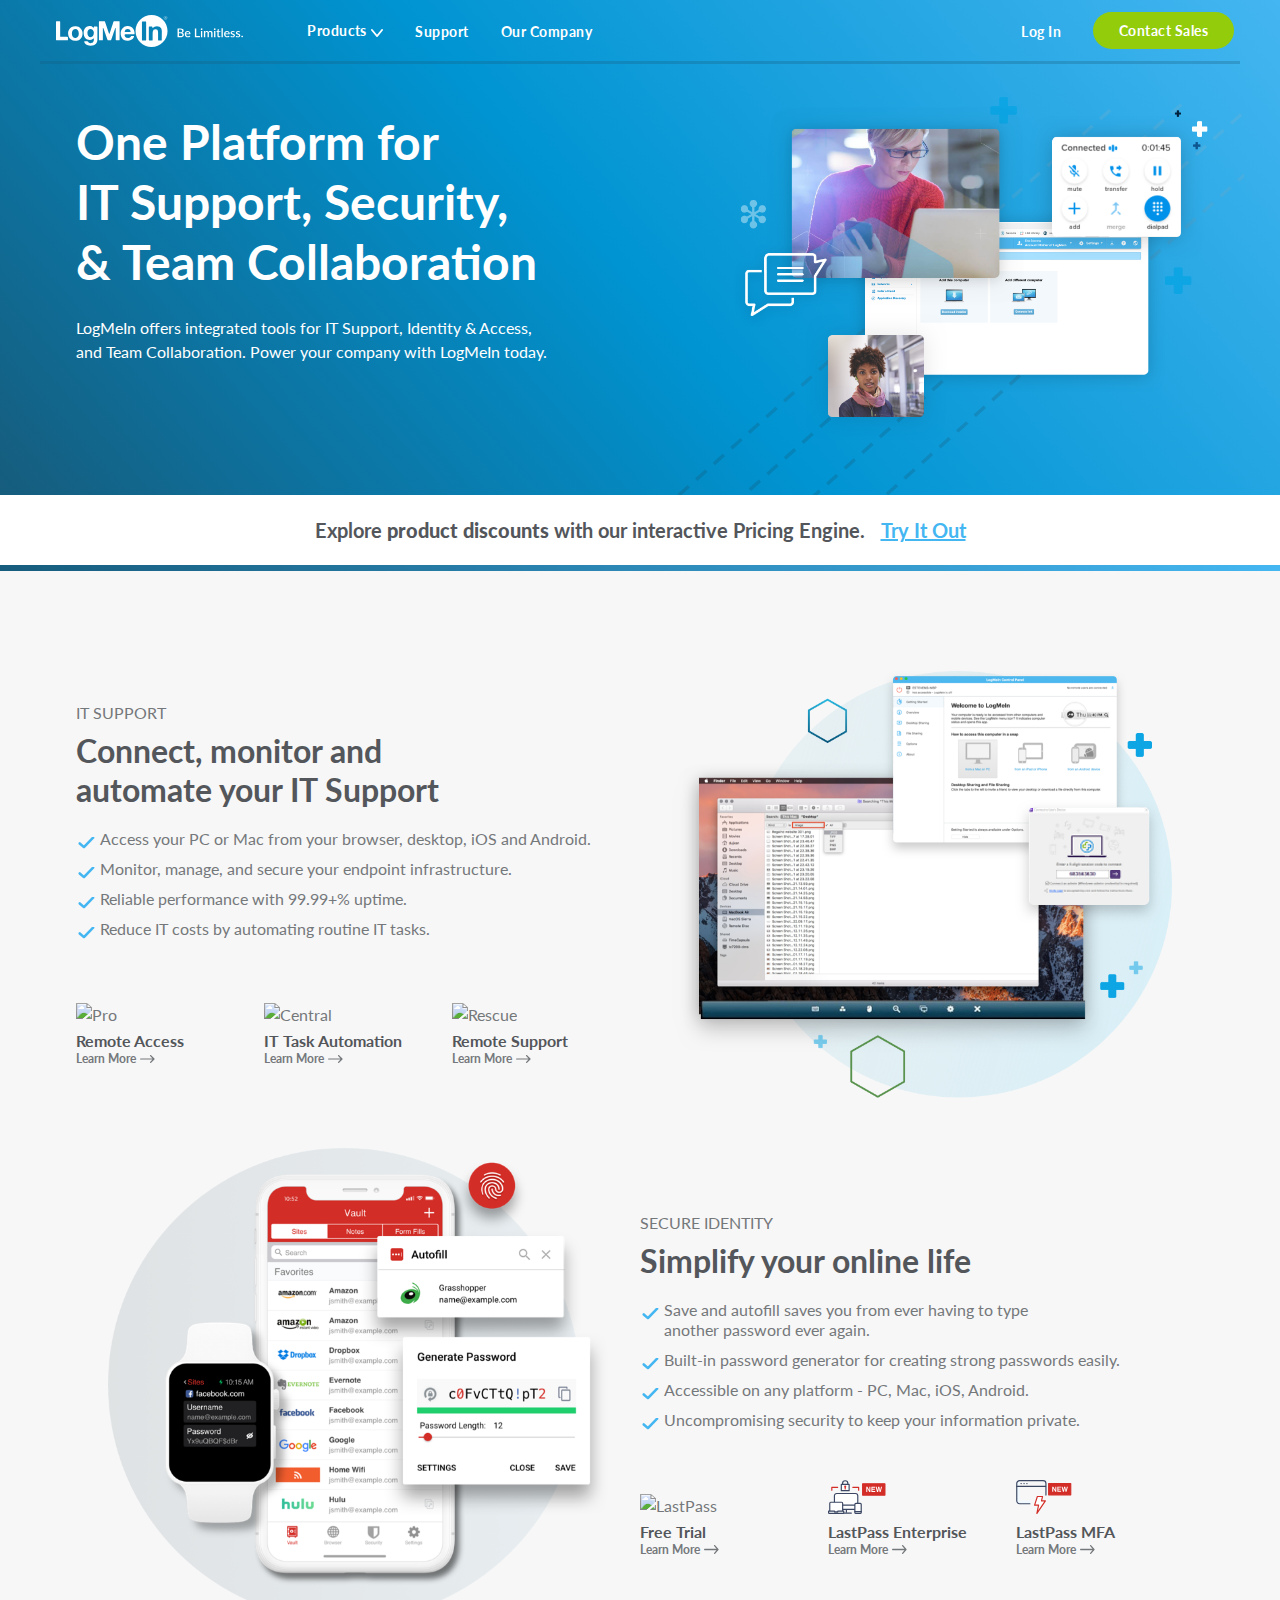
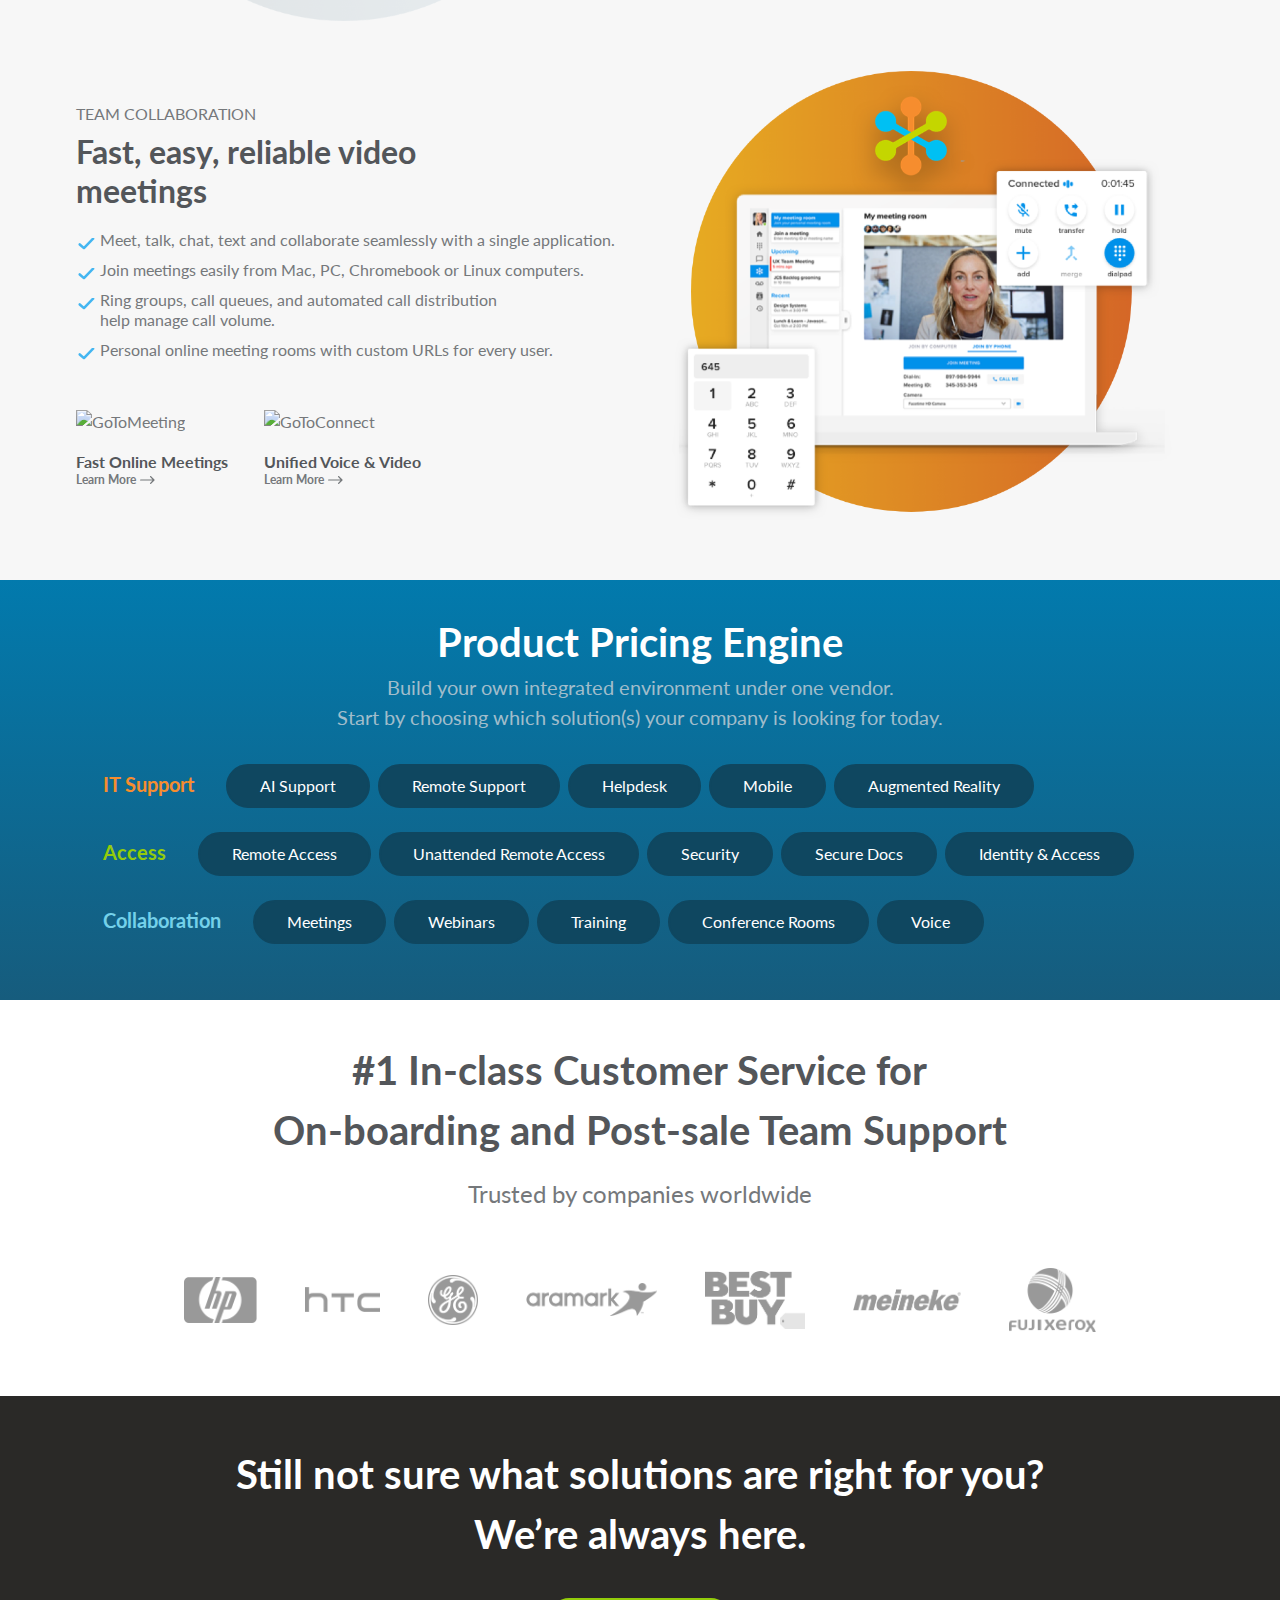
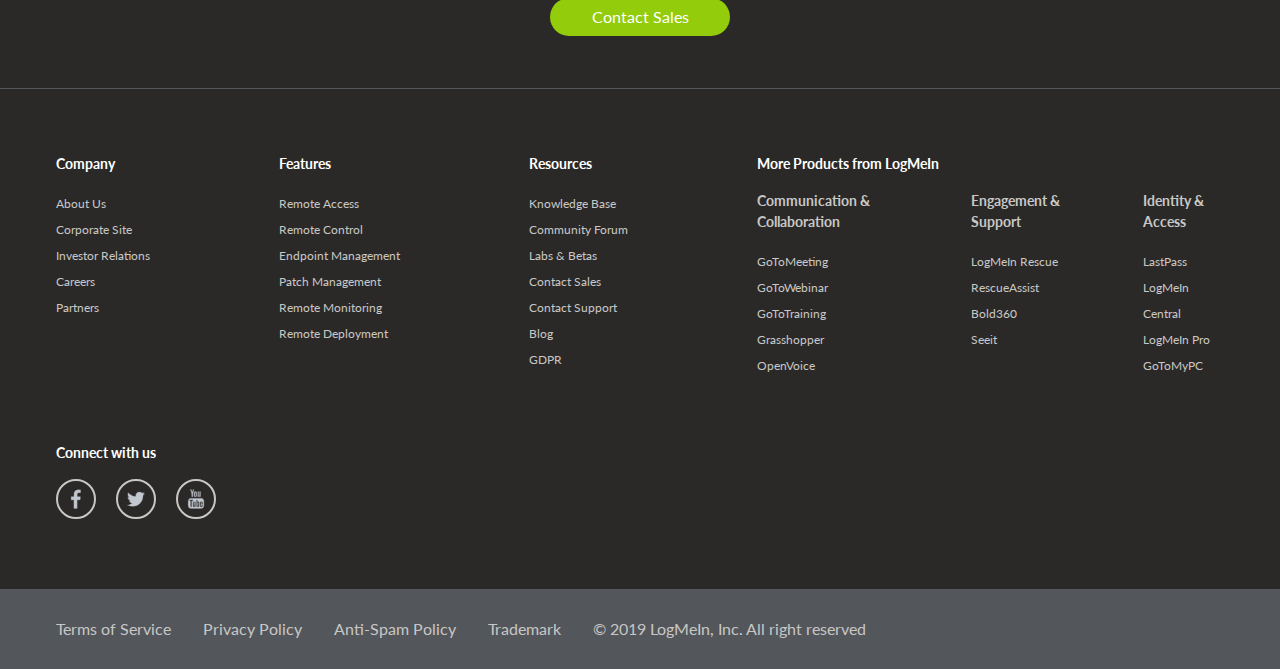
==== index.html @ 1b972a81 "Fix ie hero" ====
<!doctype html>
<html lang="en">

<head>
  <meta name="robots" content="noindex">
  <meta charset="utf-8">
  <meta name="viewport" content="width=device-width,initial-scale=1">
  <meta http-equiv="X-UA-Compatible" content="IE=edge">
  <title>LogMeIn Remote Access | Secure Remote Desktop Software</title>
  <link rel="stylesheet" href="styles/main.css">
  <link rel="stylesheet" href="styles/extra.css">
  <link rel="shortcut icon" href="//logmeincdn.azureedge.net/newcomedia/2017-05-22--172619/images/favicons/favicon.png">
  <script>!function(e,t,a,n,g){e[n]=e[n]||[],e[n].push({"gtm.start":(new Date).getTime(),event:"gtm.js"});var m=t.getElementsByTagName(a)[0],r=t.createElement(a);r.async=!0,r.src="https://www.googletagmanager.com/gtm.js?id=GTM-52GR",m.parentNode.insertBefore(r,m)}(window,document,"script","dataLayer")</script>
  <script async src="https://www.googletagmanager.com/gtag/js?id=UA-143454918-1"></script>
  <script>function gtag(){dataLayer.push(arguments)}window.dataLayer=window.dataLayer||[],gtag("js",new Date),gtag("config","UA-143454918-1",{optimize_id:"GTM-5984ZJT"})</script>
</head>

<body><noscript><iframe src="https://www.googletagmanager.com/ns.html?id=GTM-52GR" height="0" width="0" style="display:none;visibility:hidden"></iframe></noscript>
  <section class="navigation">
    <div class="container">
      <div><img class="logo" srcset="images/images/img-logo.svg" alt="LogMeIn Homepage"> <img class="icon-menu" srcset="images/icons/icon-menu.png, images/icons/icon-menu-2x.png 2x" alt="Open Mobile Menu"> <img class="icon-close" srcset="images/icons/icon-close.png, images/icons/icon-close-2x.png 2x"
          alt="Close Mobile Menu"> <img class="icon-back" srcset="images/icons/icon-back.png, images/icons/icon-back-2x.png 2x" alt="Back to Previous Menu"></div>
      <ul class="menu">
        <li class="menu__parent">
          <div><a class="open-product-menu" href="#" data-gaeventcategory="navigation" target="_parent" data-gaeventaction="header_products">Products</a> <img class="icon-child-menu" srcset="images/icons/icon-next.png, images/icons/icon-next-2x.png 2x"
              alt="Open Products Child Menu"> <img class="icon-child-menu-desktop" srcset="images/assets/path-2-copy.svg" alt="Open Products Child Menu"></div>
          <ul class="menu__child">
            <li><a class="product-menu" target="_blank" href="https://www.goto.com/connect/"><img class="product-logo" srcset="https://logmeincdn.azureedge.net/sc-gotomedia/-/media/21feb235940b40f990f6e405457d2b73.svg" alt="GoToConnect"> <span>Unified
                  Meetings & Voice Solution</span></a></li>
            <li><a class="product-menu" target="_blank" href="https://www.gotomeeting.com/"><img class="product-logo" srcset="https://logmeincdn.azureedge.net/sc-gotomedia/-/media/d72ccd0387fe45048ef32d83320e5008.svg" alt="GoToMeeting"> <span>Simple,
                  Intuitive Online Meetings</span></a></li>
            <li><a class="product-menu" target="_blank" href="https://www.gotomeeting.com/features/gotoroom/"><img class="product-logo" srcset="https://logmeincdn.azureedge.net/sc-gotomedia/-/media/8304509a796347e0be2d896708f1c38d.svg" alt="GoToRoom">
                <span>Out-of-the-box Conference Rooms</span></a></li>
            <li><a class="product-menu" target="_blank" href="https://www.gotomeeting.com/webinar"><img class="product-logo" srcset="https://logmeincdn.azureedge.net/sc-gotomedia/-/media/2860681576d043c190c154b57ba528d2.svg" alt="GoToWebinar"> <span>Engaging
                  Webinar Hosting</span></a></li>
            <li><a class="product-menu" target="_blank" href="https://www.gotomeeting.com/training"><img class="product-logo" srcset="https://logmeincdn.azureedge.net/sc-gotomedia/-/media/97e43b026eba4810b7076bff81905cc0.svg" alt="GoToTraining">
                <span>Collaborative Training & Learning Tools</span></a></li>
            <li><a class="product-menu" target="_blank" href="https://secure.logmein.com/home/pro"><img class="product-logo smaller" srcset="https://logmeincdn.azureedge.net/sc-newcomedia/-/media/e22e2253ce80408ea0e83dbc94964ded.png" alt="Pro">
                <span>Remote Access</span></a></li>
            <li><a class="product-menu" target="_blank" href="https://www.logmeinrescue.com/"><img class="product-logo smaller" srcset="https://logmeincdn.azureedge.net/sc-newcomedia/-/media/e06fff5b9f964df7a8f70618a66af730.png" alt="Rescue"> <span>Universal
                  Remote Support</span></a></li>
            <li><a class="product-menu" target="_blank" href="https://get.gotoassist.com/"><img class="product-logo smaller" srcset="https://logmeincdn.azureedge.net/sc-newcomedia/-/media/918fa2b2537a4a7f9ab6de6b6b50a5bf.png" alt="Rescue Assist">
                <span>Web-based Remote Support</span></a></li>
            <li><a class="product-menu" target="_blank" href="https://secure.logmein.com/home/central"><img class="product-logo smaller" srcset="https://logmeincdn.azureedge.net/sc-newcomedia/-/media/26c07304dd56428e9a1b0827aeaef95d.png" alt="Central">
                <span>Remote Monitoring & Management</span></a></li>
            <li><a class="product-menu" target="_blank" href="https://www.logmeinrescue.com/remote-support-features/remote-support/video-support-rescue-lens"><img class="product-logo smaller" srcset="https://logmeincdn.azureedge.net/sc-newcomedia/-/media/41b8bb428ea54b3b93883c0729e7a1a4.png"
                  alt="Rescue Lens"> <span>Live Interactive Video Support</span></a></li>
            <li><a class="product-menu" target="_blank" href="https://www.bold360.com/"><img class="product-logo smaller" srcset="https://logmeincdn.azureedge.net/sc-newcomedia/-/media/14b1edb1d4f34c17a266c8a5e286c2aa.png" alt="Bold360"> <span>AI-Assisted
                  Customer Engagement</span></a></li>
            <li><a class="product-menu" target="_blank" href="http://grasshopper.com/"><img class="product-logo" srcset="https://logmeincdn.azureedge.net/sc-gotomedia/-/media/35669a1005684579905850ce36a10000.svg" alt="Grasshopper"> <span>Professional
                  Business Numbers</span></a></li>
            <li><a class="product-menu" target="_blank" href="https://www.lastpass.com/products/enterprise-password-management-and-sso"><img class="product-logo smaller" srcset="https://logmeincdn.azureedge.net/sc-newcomedia/-/media/ffafac81b70a40f39ca4533854cd4e86.png"
                  alt="LastPass"> <span>Identity & Access Management</span></a></li>
          </ul>
        </li>
        <li><a class="nav-support" href="https://support.logmeininc.com/" target="_blank" data-gaeventcategory="navigation" data-gaeventaction="header_support">Support</a></li>
        <li><a class="nav-our-company" href="https://www.logmeininc.com/" target="_blank" data-gaeventcategory="navigation" data-gaeventaction="header_our-company">Our Company</a></li>
        <li class="sign-in"><a class="nav-log-in" href="https://secure.logmein.com/login/login.aspx" target="_blank" data-gaeventcategory="log-in-intent" data-gaeventaction="header_log-in">Log In</a></li>
        <li class="sign-up"><a class="button nav-contact-sales" href="https://www.logmein.com/support/contact-us" target="_blank" data-gaeventcategory="navigation" data-gaeventaction="header_contact-sales">Contact Sales</a></li>
      </ul>
    </div>
  </section>
  <section class="hero">
    <div class="container">
      <div class="hero__information">
        <div class="item">
          <h1>One Platform for<br>IT Support, Security,<br>& Team Collaboration</h1>
          <p>LogMeIn offers integrated tools for IT Support, Identity & Access,<br>and Team Collaboration. Power your company with LogMeIn today.</p>
        </div>
        <div class="item"><img srcset="images/revised-assets/hero-img@2x.png" alt="" importance="low"></div>
      </div>
    </div>
  </section>
  <section class="usecase">
    <div class="banner-cta">
      <div>
        <p>Explore <strong>product discounts</strong> with our interactive Pricing Engine.</p><a class="cta-scroll-to-engine" href="javascript:void(0)" data-gaeventcategory="learn-more" target="_parent" data-gaeventaction="body_try-it-out">Try It
          Out</a>
      </div>
    </div>
    <div class="container">
      <div class="usecase_information usecase_information_1">
        <div class="row">
          <div class="item">
            <p>IT SUPPORT</p>
            <h1>Connect, monitor and automate your IT Support</h1>
            <p></p>
            <ul>
              <li>Access your PC or Mac from your browser, desktop, iOS and Android.</li>
              <li>Monitor, manage, and secure your endpoint infrastructure.</li>
              <li>Reliable performance with 99.99+% uptime.</li>
              <li>Reduce IT costs by automating routine IT tasks.</li>
            </ul>
            <div class="cta">
              <div class="cta-product"><img class="logo" src="https://logmeincdn.azureedge.net/lmimedia/2019-06-25--153237/images/logos/pro-blue-logo.svg" alt="Pro"> <span>Remote Access</span> <span><a class="usecase-learn-more-pro" target="_blank"
                    href="https://www.logmein.com/pro" data-gaeventcategory="learn-more" data-gaeventaction="body_learn-more_pro">Learn More</a><img src="images/revised-assets/arrow.svg"></span></div>
              <div class="cta-product"><img class="logo" src="https://logmeincdn.azureedge.net/lmimedia/2019-06-25--153237/images/logos/central-blue-logo.svg" alt="Central"> <span>IT Task Automation</span> <span><a class="usecase-learn-more-central"
                    target="_blank" href="https://www.logmein.com/central" data-gaeventcategory="learn-more" data-gaeventaction="body_learn-more_central">Learn More</a><img src="images/revised-assets/arrow.svg"></span></div>
              <div class="cta-product"><img class="logo" src="https://logmeincdn.azureedge.net/lmimedia/2019-06-25--153237/images/logos/rescue-blue-logo.svg" alt="Rescue"> <span>Remote Support</span> <span><a class="usecase-learn-more-rescue" target="_blank"
                    href="https://www.logmeinrescue.com" data-gaeventcategory="learn-more" data-gaeventaction="body_learn-more_rescue">Learn More</a><img src="images/revised-assets/arrow.svg"></span></div>
            </div>
            <p></p>
          </div>
          <div class="item"><img class="img-hero" importance="low" srcset="images/revised-assets/itsupport-hero@1x.png, images/revised-assets/itsupport-hero@2x.png 2x" alt=""></div>
        </div>
        <div class="row reverse">
          <div class="item">
            <p>SECURE IDENTITY</p>
            <h1>Simplify your online life</h1>
            <p></p>
            <ul>
              <li>Save and autofill saves you from ever having to type<br>another password ever again.</li>
              <li>Built-in password generator for creating strong passwords easily.</li>
              <li>Accessible on any platform - PC, Mac, iOS, Android.</li>
              <li>Uncompromising security to keep your information private.</li>
            </ul>
            <div class="cta">
              <div class="cta-product"><img class="logo" src="https://logmeincdn.azureedge.net/sc-newcomedia/-/media/ffafac81b70a40f39ca4533854cd4e86.png" alt="LastPass"> <span>Free Trial</span> <span><a class="usecase-learn-more-lastpass" target="_blank"
                    href="https://lastpass.com/create-account.php" data-gaeventcategory="usecase" data-gaeventaction="usecase_learn-more-lastpass">Learn More</a><img src="images/revised-assets/arrow.svg"></span></div>
              <div class="cta-product"><img class="logo larger" src="images/revised-assets/lastpass-enterprise-icon.svg" alt="LastPass Enterprise"> <span>LastPass Enterprise</span> <span><a class="usecase-learn-more-lastpass-enterprise" target="_blank"
                    href="https://www.lastpass.com/products/enterprise-password-management-and-sso" data-gaeventcategory="usecase" data-gaeventaction="usecase_learn-more-lastpass-enterprise">Learn More</a><img src="images/revised-assets/arrow.svg"></span></div>
              <div class="cta-product"><img class="logo larger" src="images/revised-assets/lastpass-mfa-icon.svg" alt="LastPass MFA"> <span>LastPass MFA</span> <span><a class="usecase-learn-more-lastpass-mfa" target="_blank" href="https://www.lastpass.com/products/multifactor-authentication"
                    data-gaeventcategory="usecase" data-gaeventaction="usecase_learn-more-lastpass-mfa">Learn More</a><img src="images/revised-assets/arrow.svg"></span></div>
            </div>
            <p></p>
          </div>
          <div class="item"><img class="img-hero" importance="low" srcset="images/revised-assets/lastpass-hero@1x.png, images/revised-assets/lastpass-hero@2x.png 2x" alt=""></div>
        </div>
        <div class="row">
          <div class="item">
            <p>TEAM COLLABORATION</p>
            <h1>Fast, easy, reliable video meetings</h1>
            <p></p>
            <ul>
              <li>Meet, talk, chat, text and collaborate seamlessly with a single application.</li>
              <li>Join meetings easily from Mac, PC, Chromebook or Linux computers.</li>
              <li>Ring groups, call queues, and automated call distribution<br>help manage call volume.</li>
              <li>Personal online meeting rooms with custom URLs for every user.</li>
            </ul>
            <div class="cta">
              <div class="cta-product"><img class="logo larger" src="https://logmeincdn.azureedge.net/sc-gotomedia/-/media/d72ccd0387fe45048ef32d83320e5008.svg" alt="GoToMeeting"> <span>Fast Online Meetings</span> <span><a class="usecase-learn-more-gotomeeting"
                    target="_blank" href="https://www.gotomeeting.com/" data-gaeventcategory="usecase" data-gaeventaction="usecase_learn-more-gotomeeting">Learn More</a><img src="images/revised-assets/arrow.svg"></span></div>
              <div class="cta-product"><img class="logo larger" src="https://logmeincdn.azureedge.net/sc-gotomedia/-/media/21feb235940b40f990f6e405457d2b73.svg" alt="GoToConnect"> <span>Unified Voice & Video</span> <span><a class="usecase-learn-more-gotoconnect"
                    target="_blank" href="https://www.goto.com/connect/" data-gaeventcategory="usecase" data-gaeventaction="usecase_learn-more-gotoconnect">Learn More</a><img src="images/revised-assets/arrow.svg"></span></div>
              <div class="cta-product"></div>
            </div>
            <p></p>
          </div>
          <div class="item"><img class="img-hero" importance="low" srcset="images/revised-assets/teamcollab-hero@1x.png, images/revised-assets/teamcollab-hero@2x.png 2x" alt=""></div>
        </div>
      </div>
    </div>
  </section>
  <section class="solution">
    <div class="container">
      <h2>Product Pricing Engine</h2>
      <p>Build your own integrated environment under one vendor.<br>Start by choosing which solution(s) your company is looking for today.</p>
      <div class="solution__options">
        <div class="solution__option solution__support">
          <h5>IT Support</h5>
          <ul>
            <li>AI Support</li>
            <li>Remote Support</li>
            <li>Helpdesk</li>
            <li>Mobile</li>
            <li>Augmented Reality</li>
          </ul>
        </div>
        <div class="solution__option solution__access">
          <h5>Access</h5>
          <ul>
            <li>Remote Access</li>
            <li>Unattended Remote Access</li>
            <li>Security</li>
            <li>Secure Docs</li>
            <li>Identity & Access</li>
          </ul>
        </div>
        <div class="solution__option solution__collaboration">
          <h5>Collaboration</h5>
          <ul>
            <li>Meetings</li>
            <li>Webinars</li>
            <li>Training</li>
            <li>Conference Rooms</li>
            <li>Voice</li>
          </ul>
        </div>
      </div>
    </div>
  </section>
  <section class="recomendation">
    <div class="container">
      <div class="recomendation__header">
        <div class="subscription__type option"><input type="text" name="subscription__type" value="monthly"> <span class="option__value">Cost per month</span> <img srcset="images/icons/icon-down.png, images/icons/icon-down-2x.png 2x" alt="dropdown image">
          <div class="option-list"><a class="option-list-cost-per-month" href="javascript:void(0)" data-value="monthly">Cost per month</a> <a class="option-list-cost-per-year" href="javascript:void(0)" data-value="annually">Cost per year</a></div>
        </div>
        <div class="business__type option"><input type="text" name="business__type" value="Small Business"> <span class="option__value">Small-Medium</span> <img srcset="images/icons/icon-down.png, images/icons/icon-down-2x.png 2x" alt="dropdown image">
          <div class="option-list"><a class="option-list-cost-per-individual" href="javascript:void(0)" data-value="Individual">Individual</a> <a class="option-list-cost-per-smallmedium" href="javascript:void(0)" data-value="Small Business">Small-Medium</a>
            <a class="option-list-cost-per-enterprise" href="javascript:void(0)" data-value="Enterprise">Enterprise</a></div>
        </div>
        <h4></h4>
        <div class="close-button">&times;</div>
      </div>
      <div class="recomendation__content"></div>
    </div>
    <div class="summary">
      <div class="container">
        <div>
          <div>
            <p><span class="summary__term">Monthly payment:</span> <span class="summary__price">$ <strong>0</strong><span class="interval">/mo*</span></span> <span class="summary__discount">$ <strong>0</strong><span class="interval">/mo*</span><span
                  class="percent">0</span></span></p>
          </div>
          <div class="inbundle__content show-monthly">
            <ul class="bundle-list"></ul>
          </div>
          <div><span class="summary__asterisk">*Amount shown is the approximate price, billed on an annual per user basis. Additional discounts may apply.</span></div>
        </div>
        <div><a href="javascript:void(0);" data-micromodal-trigger="build-bundle" class="recomendation__button recomendation__button--disabled" data-gaeventcategory="recomendation" data-gaeventaction="recommendation_next">Next</a></div>
      </div>
    </div>
  </section>
  <section class="description">
    <h2>#1 In-class Customer Service for<br>On-boarding and Post-sale Team Support</h2>
    <p class="detail">Trusted by companies worldwide</p>
    <ul class="products-example">
      <li class="products-example__item"><img srcset="images/assets/companies/logo-hp@2x.png" alt="HP"></li>
      <li class="products-example__item"><img srcset="images/assets/companies/logo-htc@2x.png" alt="HTC"></li>
      <li class="products-example__item"><img srcset="images/assets/companies/logo-ge@2x.png" alt="GE"></li>
      <li class="products-example__item"><img srcset="images/assets/companies/logo-aramark@2x.png" alt="Aramark"></li>
      <li class="products-example__item"><img srcset="images/assets/companies/logo-bestbuy@2x.png" alt="Best Buy"></li>
      <li class="products-example__item"><img srcset="images/assets/companies/logo-meineke@2x.png" alt="Meineke"></li>
      <li class="products-example__item"><img srcset="images/assets/companies/logo-fujixerox@2x.png" alt="Fuji Xerox"></li>
    </ul>
  </section>
  <section class="secondary-cta">
    <h2>Still not sure what solutions are right for you?<br>We’re always here.</h2>
    <div class="cta"><a class="button cta-contact-sales" href="https://www.logmein.com/support/contact-us" target="_blank" data-gaeventcategory="secondcta" data-gaeventaction="secondcta_contact-sales">Contact Sales</a></div>
  </section>
  <section class="footer">
    <div class="footer__menu">
      <div>
        <h6>Company</h6>
        <ul class="links">
          <li class="links__item"><a target="_blank" href="https://www.logmeininc.com/about-us">About Us</a></li>
          <li class="links__item"><a target="_blank" href="https://www.logmeininc.com/" data-gaeventcategory="navigation" data-gaeventaction="footer_about_corporate-site">Corporate Site</a></li>
          <li class="links__item"><a target="_blank" href="https://investor.logmeininc.com/about-us/investors/overview/default.aspx">Investor Relations</a></li>
          <li class="links__item"><a target="_blank" href="https://www.logmeininc.com/careers">Careers</a></li>
          <li class="links__item"><a target="_blank" href="https://www.logmeininc.com/partners">Partners</a></li>
        </ul>
      </div>
      <div>
        <h6>Features</h6>
        <ul class="links">
          <li class="links__item"><a target="_blank" href="https://www.logmein.com/pro/features/remote-access">Remote Access</a></li>
          <li class="links__item"><a target="_blank" href="https://www.logmein.com/pro/features/remote-control">Remote Control</a></li>
          <li class="links__item"><a target="_blank" href="https://www.logmein.com/central/features/endpoint-management">Endpoint Management</a></li>
          <li class="links__item"><a target="_blank" href="https://www.logmein.com/central/features/patch-management">Patch Management</a></li>
          <li class="links__item"><a target="_blank" href="https://www.logmein.com/central/features/remote-monitoring-management-rmm">Remote Monitoring</a></li>
          <li class="links__item"><a target="_blank" href="https://www.logmein.com/central/features/software-deployment">Remote Deployment</a></li>
        </ul>
      </div>
      <div>
        <h6>Resources</h6>
        <ul class="links">
          <li class="links__item"><a target="_blank" href="http://help.logmein.com/" data-gaeventcategory="navigation" data-gaeventaction="footer_support_knowledge-base">Knowledge Base</a></li>
          <li class="links__item"><a target="_blank" href="https://community.logmein.com" data-gaeventcategory="navigation" data-gaeventaction="footer_support_community-forum">Community Forum</a></li>
          <li class="links__item"><a target="_blank" href="https://labs.logmeininc.com/" data-gaeventcategory="navigation" data-gaeventaction="footer_about_labs-betas">Labs &amp; Betas</a></li>
          <li class="links__item"><a target="_blank" href="https://www.logmein.com/support/contact-us" data-gaeventcategory="navigation" data-gaeventaction="footer_support_contact-us">Contact Sales</a></li>
          <li class="links__item"><a target="_blank" href="https://support.logmeininc.com/">Contact Support</a></li>
          <li class="links__item"><a target="_blank" href="https://blog.logmein.com/">Blog</a></li>
          <li class="links__item"><a target="_blank" href="https://www.logmeininc.com/gdpr/what-is-gdpr">GDPR</a></li>
        </ul>
      </div>
      <div class="more-menu">
        <h6>More Products from LogMeIn</h6>
        <div class="more-menu__child">
          <div>
            <h6>Communication & Collaboration</h6>
            <ul class="links">
              <li class="links__item"><a target="_blank" href="https://www.gotomeeting.com">GoToMeeting</a></li>
              <li class="links__item"><a target="_blank" href="https://www.gotomeeting.com/webinar">GoToWebinar</a></li>
              <li class="links__item"><a target="_blank" href="https://www.gotomeeting.com/training">GoToTraining</a></li>
              <li class="links__item"><a target="_blank" href="https://grasshopper.com">Grasshopper</a></li>
              <li class="links__item"><a target="_blank" href="https://www.gotomeeting.com/audio-conferencing">OpenVoice</a></li>
            </ul>
          </div>
          <div>
            <h6>Engagement & Support</h6>
            <ul class="links">
              <li class="links__item"><a target="_blank" href="https://www.logmeinrescue.com/">LogMeIn Rescue</a></li>
              <li class="links__item"><a target="_blank" href="https://get.gotoassist.com">RescueAssist</a></li>
              <li class="links__item"><a target="_blank" href="https://www.bold360.com">Bold360</a></li>
              <li class="links__item"><a target="_blank" href="https://get.gotoassist.com/seeit">Seeit</a></li>
            </ul>
          </div>
          <div>
            <h6>Identity & Access</h6>
            <ul class="links">
              <li class="links__item"><a target="_blank" href="https://www.lastpass.com">LastPass</a></li>
              <li class="links__item"><a target="_blank" href="https://www.logmein.com/central">LogMeIn Central</a></li>
              <li class="links__item"><a target="_blank" href="https://www.logmein.com/pro">LogMeIn Pro</a></li>
              <li class="links__item"><a target="_blank" href="https://get.gotomypc.com">GoToMyPC</a></li>
            </ul>
          </div>
        </div>
      </div>
    </div>
    <div class="footer__socmed">
      <h6>Connect with us</h6>
      <ul class="channels">
        <li><a href="https://www.facebook.com/logmein" target="_blank"><img srcset="images/icons/icon-fb.png, images/icons/icon-fb-2x.png 2x," alt="Social Media LogMeIn"></a></li>
        <li><a href="https://twitter.com/LogMeIn" target="_blank"><img srcset="images/icons/icon-twitter.png, images/icons/icon-twitter-2x.png 2x," alt="Social Media LogMeIn"></a></li>
        <li><a href="https://www.youtube.com/user/LogMeInUSA" target="_blank"><img srcset="images/icons/icon-youtube.png, images/icons/icon-youtube-2x.png 2x," alt="Social Media LogMeIn"></a></li>
      </ul>
    </div>
    <div class="footer__secondary-menu">
      <div class="container">
        <ul>
          <li><a href="https://www.logmeininc.com/legal/terms-and-conditions" target="_blank">Terms of Service</a></li>
          <li><a href="https://www.logmeininc.com/legal/privacy" target="_blank">Privacy Policy</a></li>
          <li><a href="https://www.logmeininc.com/legal/anti-spam-policy" target="_blank">Anti-Spam Policy</a></li>
          <li><a href="https://www.logmeininc.com/legal/trademark" target="_blank">Trademark</a></li>
        </ul>
        <div class="copy">&copy; 2019 LogMeIn, Inc. All right reserved</div>
      </div>
    </div>
  </section>
  <section class="modal-container">
    <div class="modal micromodal-slide" id="build-bundle" aria-hidden="true">
      <div class="modal__overlay" tabindex="-1" data-micromodal-close>
        <div class="modal__container" role="dialog" aria-modal="true" aria-labelledby="build-bundle-title">
          <header class="modal__header"><img class="logo" srcset="images/images/img-logo.png, images/images/img-logo-2x.png 2x" alt="LogMeIn Homepage"> <button class="modal__close" aria-label="Close modal" data-micromodal-close></button></header>
          <main class="modal__content" id="build-bundle-content">
            <h4>What's next?</h4>
            <p>We'd love to send you an email summarizing the options you selected.</p>
            <div class="bundle__action"><a class="button button--round-full send-recomendation-button">Get My Product Summary</a>
              <div class="form-email"><input type="text" name="email" placeholder="Your email"> <a class="button button--round-full send-button">Send</a></div>
            </div>
          </main>
          <footer class="modal__footer">
            <div class="buy-now show"><a href="javascript:void(0)">I'm ready to buy now</a> <img srcset="images/icons/icon-arrow-right.png, images/icons/icon-arrow-right-2x.png 1x," alt=""></div>
            <div class="contact-me"><input type="text" name="cust-name" placeholder="Your Name"> <input type="text" name="cust-phone" placeholder="Phone Number"> <a href="javascript:void(0)" class="contact submit-form">Contact Me</a></div>
            <div class="thank-you"><span>Thank you! You will be contacted shortly.</span></div>
          </footer>
        </div>
      </div>
    </div>
  </section>
  <script src="scripts/main.js"></script>
  <script src="scripts/scoring.js" async importance="high"></script>
  <script defer="true" src="scripts/extra.js"></script>
  <script>
    ! function(t, h, e, j, s, n) {
      t.hj = t.hj || function() {
        (t.hj.q = t.hj.q || []).push(arguments)
      }, t._hjSettings = {
        hjid: 1417548,
        hjsv: 6
      }, s = h.getElementsByTagName("head")[0], (n = h.createElement("script")).async = 1, n.src = "https://static.hotjar.com/c/hotjar-" + t._hjSettings.hjid + ".js?sv=" + t._hjSettings.hjsv, s.appendChild(n)
    }(window, document)
  </script>
</body>

</html>
---- styles/extra.css ----
.recomendation .recomendation-item {
    border-radius: 5px;
    border: 1px solid #e5e5e5;
    box-shadow: 0 2px 6px 0 rgba(0,0,0,.08)}

.option {
    background: transparent;
    box-shadow: none;}

.secondary-cta {
    border-bottom: 1px solid #53565a;}

@media only screen and (min-width: 641px)
.usecase .usecase_information img.img-hero {
    width: 92%; margin: 4%;}

.usecase .usecase-tabs li{
    font-weight: 700;
    color: #53565A;
    font-size: 14px;}

.recomendation .usecase .recomendation-solution, .usecase .container, .usecase .description, .usecase .footer__menu, .usecase .footer__socmed, .usecase .recomendation .recomendation-solution{
    padding-top: 50px;
    padding-bottom: 10px;}
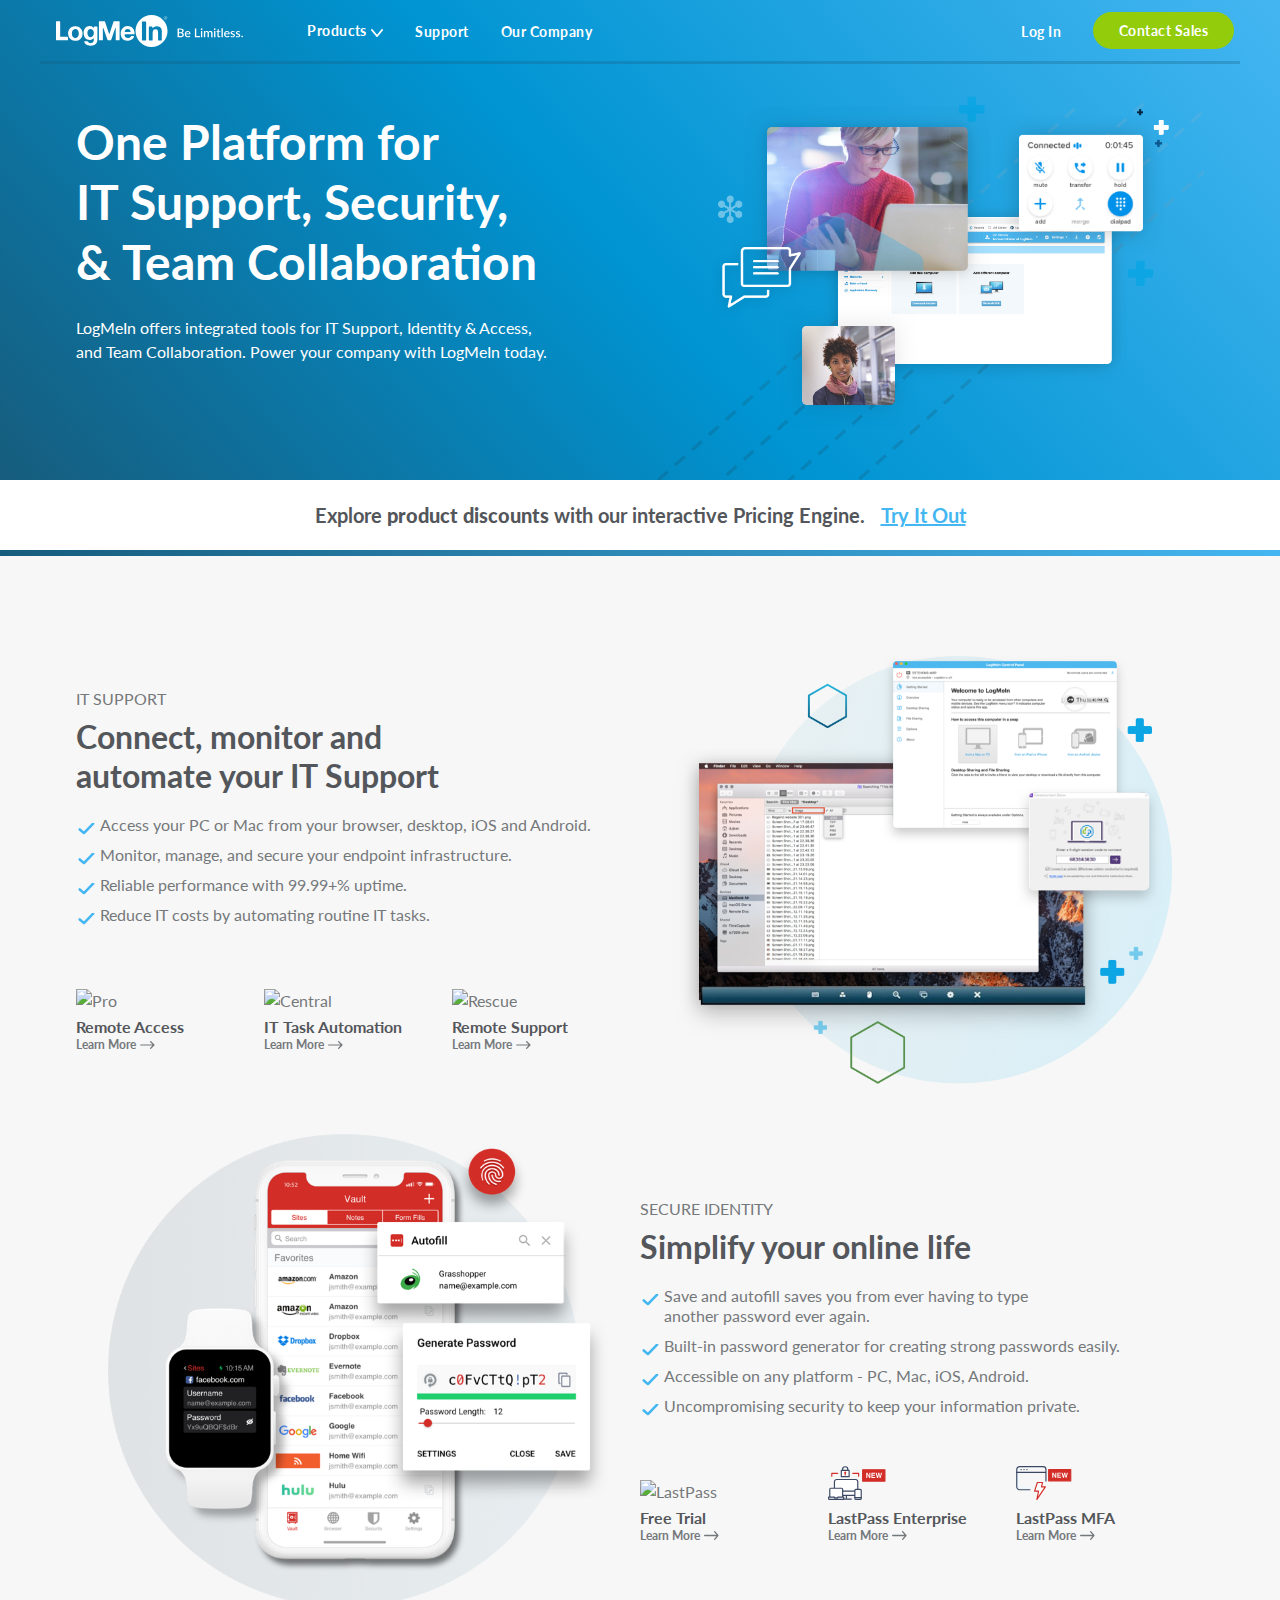
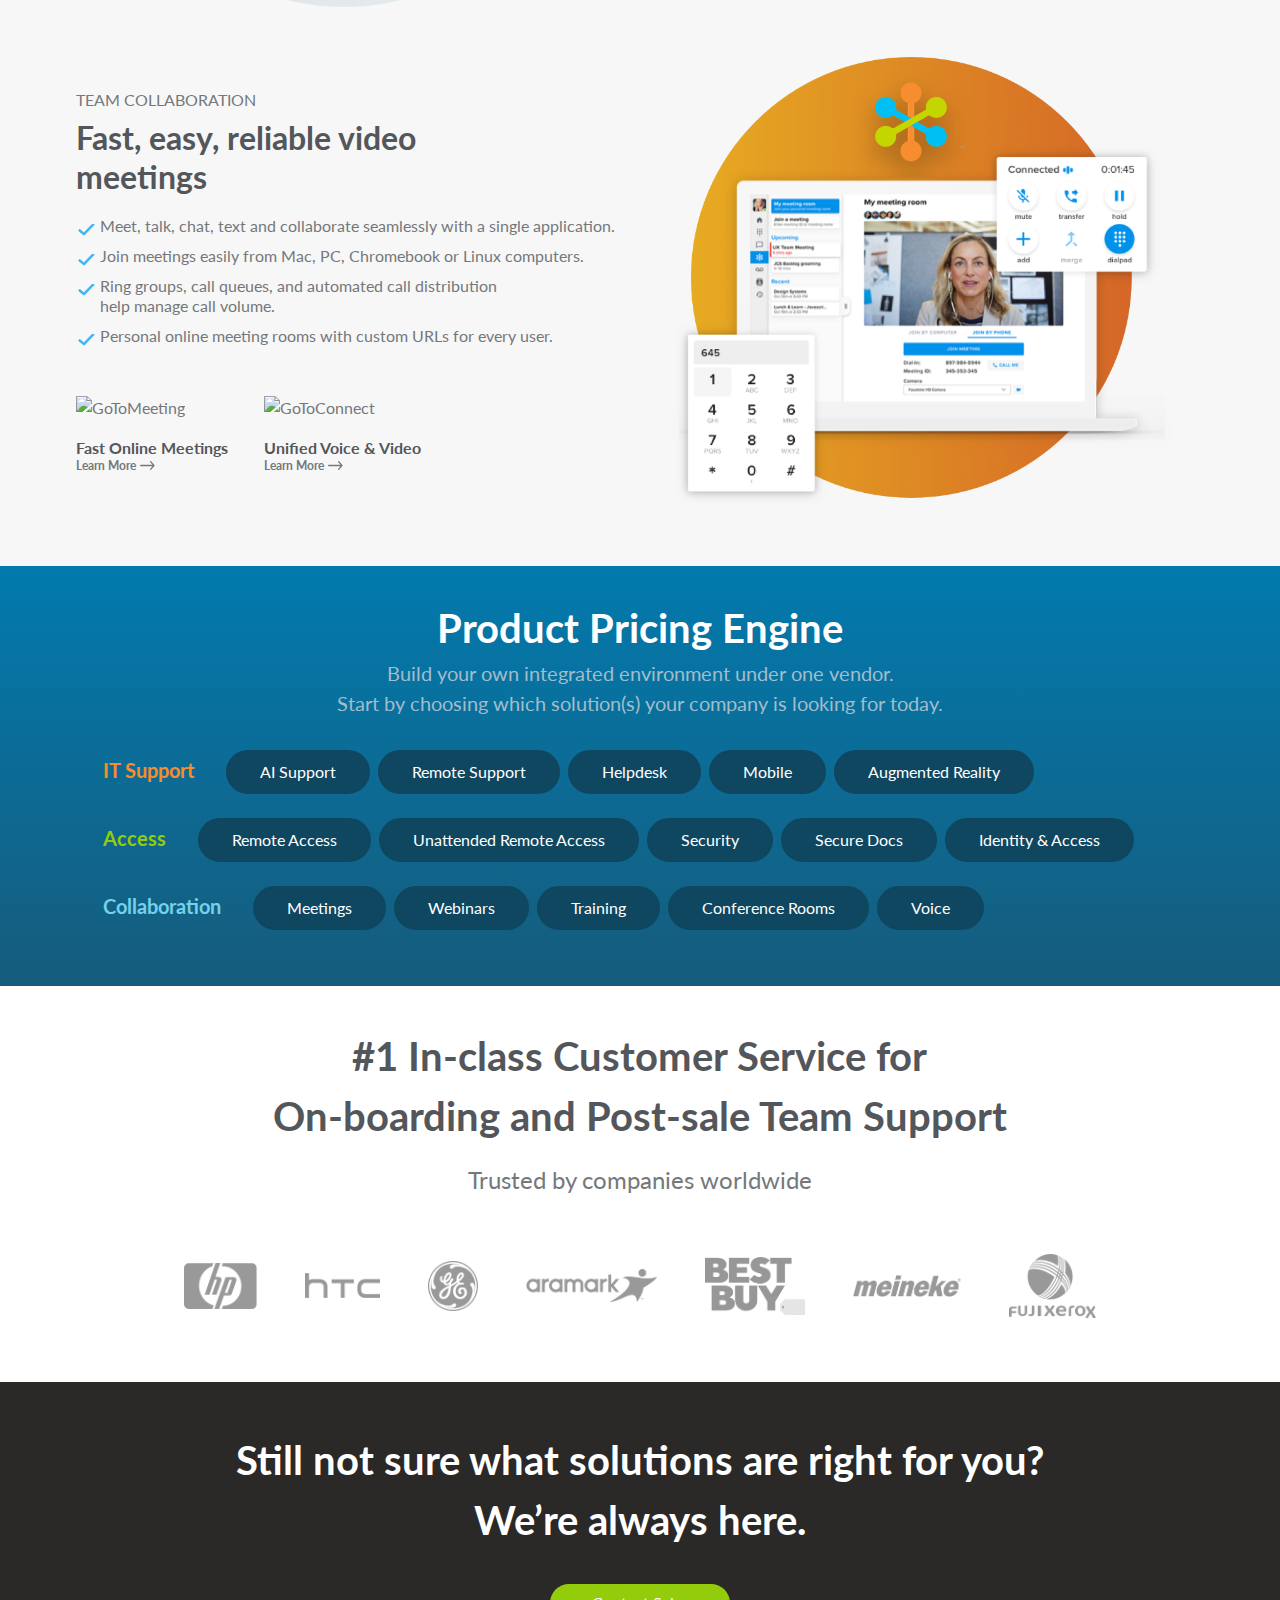
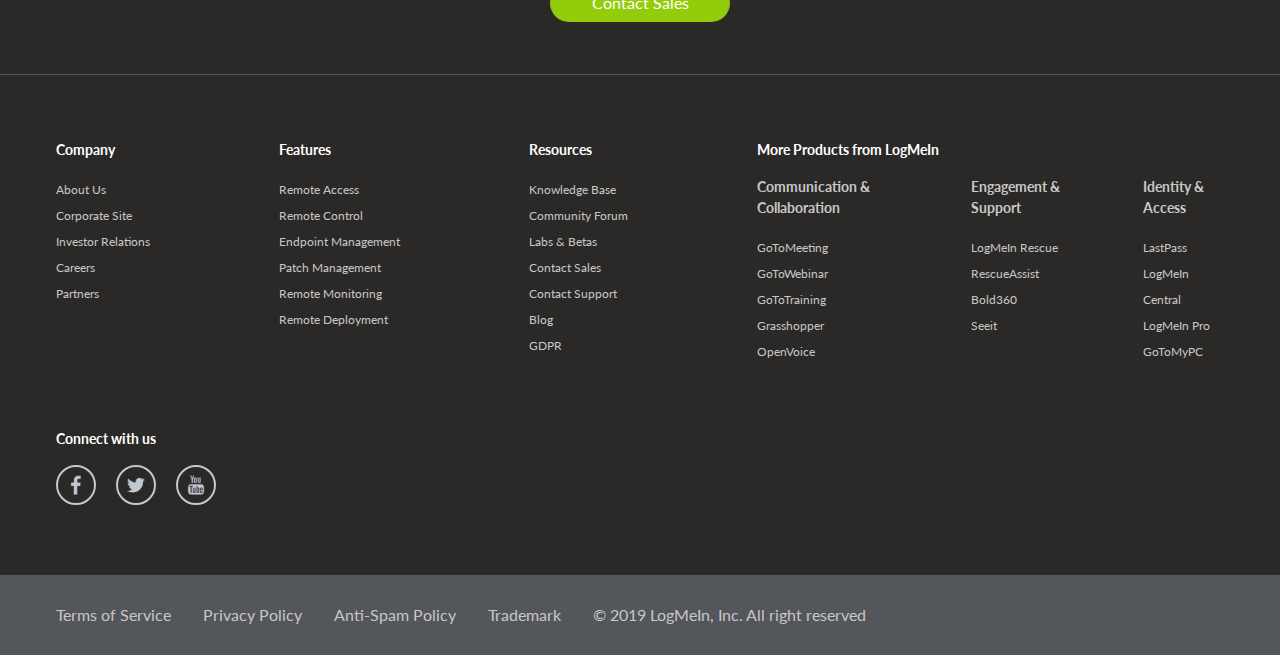
==== commit 6ad7fb5c: "Added pricing engine anchor" ====
--- a/index.html
+++ b/index.html
@@ -22,7 +22,7 @@
           alt="Close Mobile Menu"> <img class="icon-back" srcset="images/icons/icon-back.png, images/icons/icon-back-2x.png 2x" alt="Back to Previous Menu"></div>
       <ul class="menu">
         <li class="menu__parent">
-          <div><a class="open-product-menu" href="#" data-gaeventcategory="navigation" target="_parent" data-gaeventaction="header_products">Products</a> <img class="icon-child-menu" srcset="images/icons/icon-next.png, images/icons/icon-next-2x.png 2x"
+          <div><a class="open-product-menu" href="javascript:void(0)" data-gaeventcategory="navigation" target="_parent" data-gaeventaction="header_products">Products</a> <img class="icon-child-menu" srcset="images/icons/icon-next.png, images/icons/icon-next-2x.png 2x"
               alt="Open Products Child Menu"> <img class="icon-child-menu-desktop" srcset="images/assets/path-2-copy.svg" alt="Open Products Child Menu"></div>
           <ul class="menu__child">
             <li><a class="product-menu" target="_blank" href="https://www.goto.com/connect/"><img class="product-logo" srcset="https://logmeincdn.azureedge.net/sc-gotomedia/-/media/21feb235940b40f990f6e405457d2b73.svg" alt="GoToConnect"> <span>Unified
@@ -152,7 +152,7 @@
     </div>
   </section>
   <section class="solution">
-    <div class="container">
+    <div class="container"><a id="pricing_engine"></a>
       <h2>Product Pricing Engine</h2>
       <p>Build your own integrated environment under one vendor.<br>Start by choosing which solution(s) your company is looking for today.</p>
       <div class="solution__options">
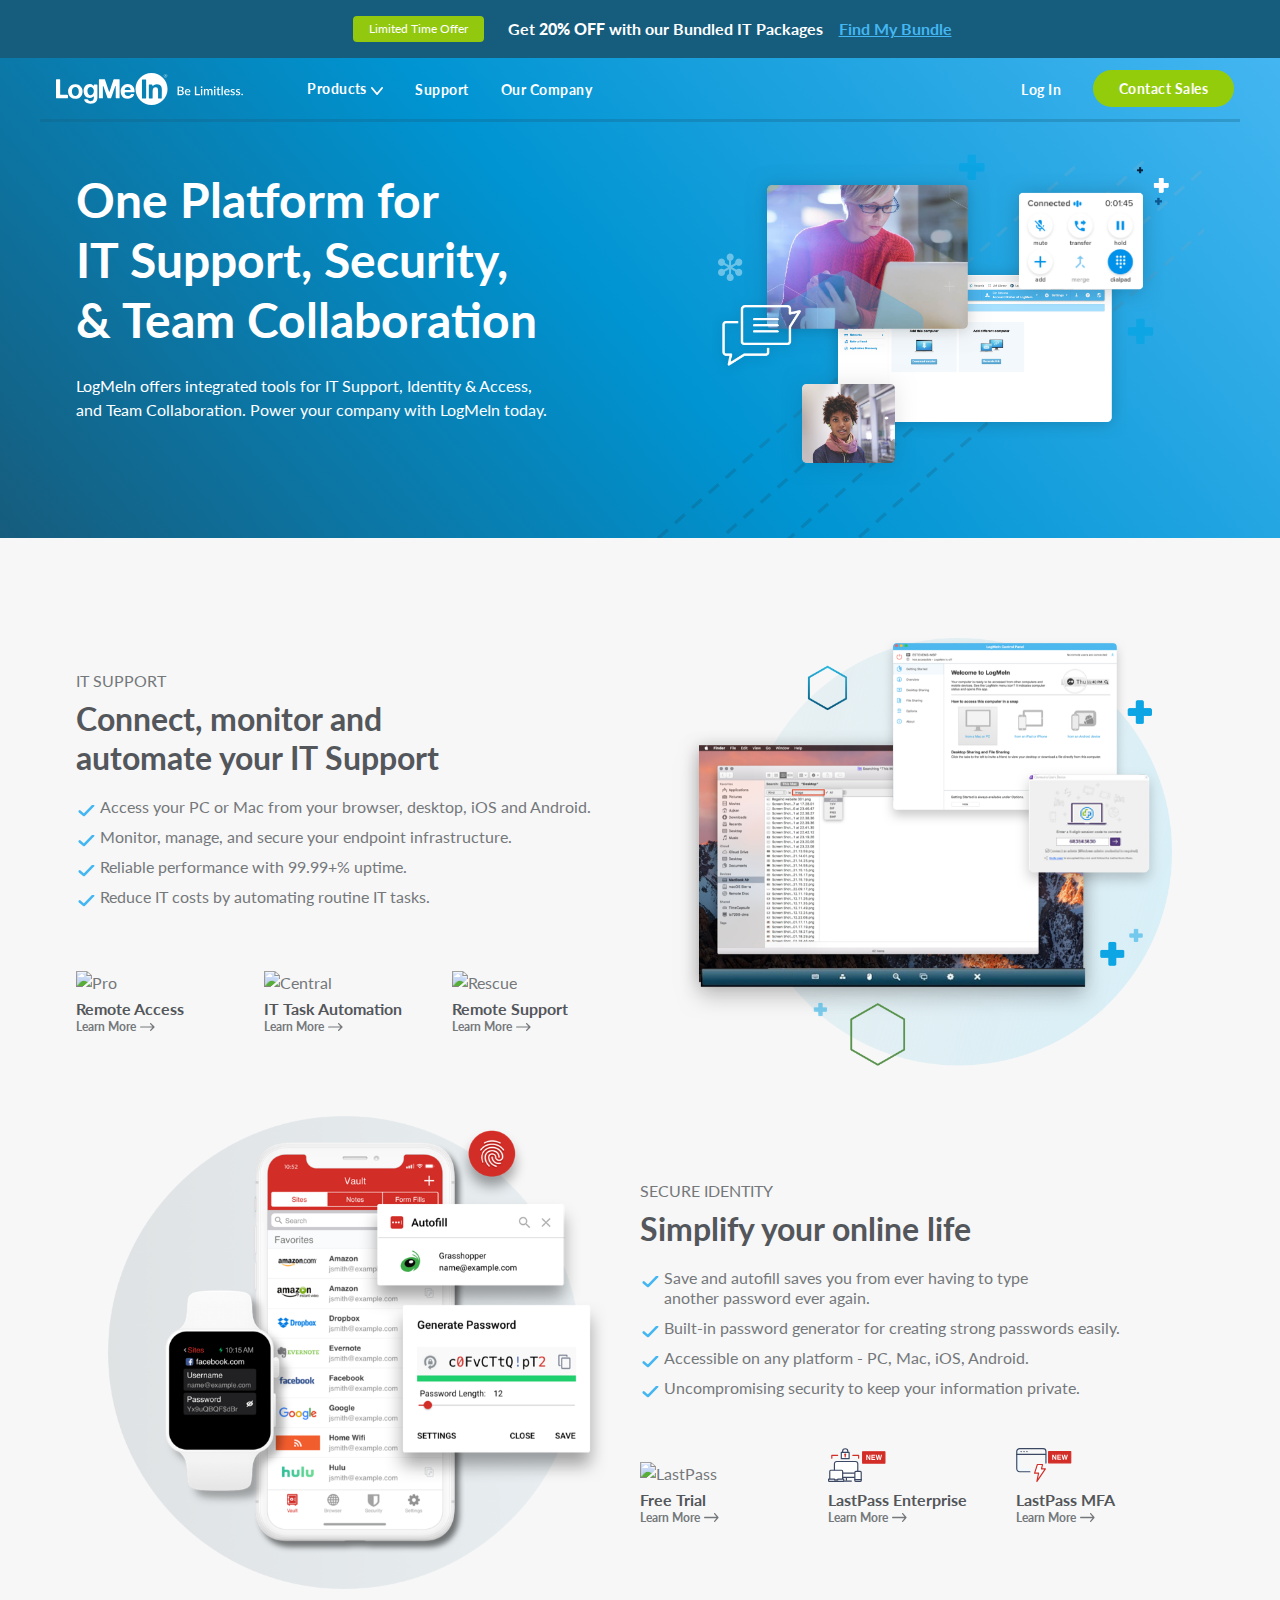
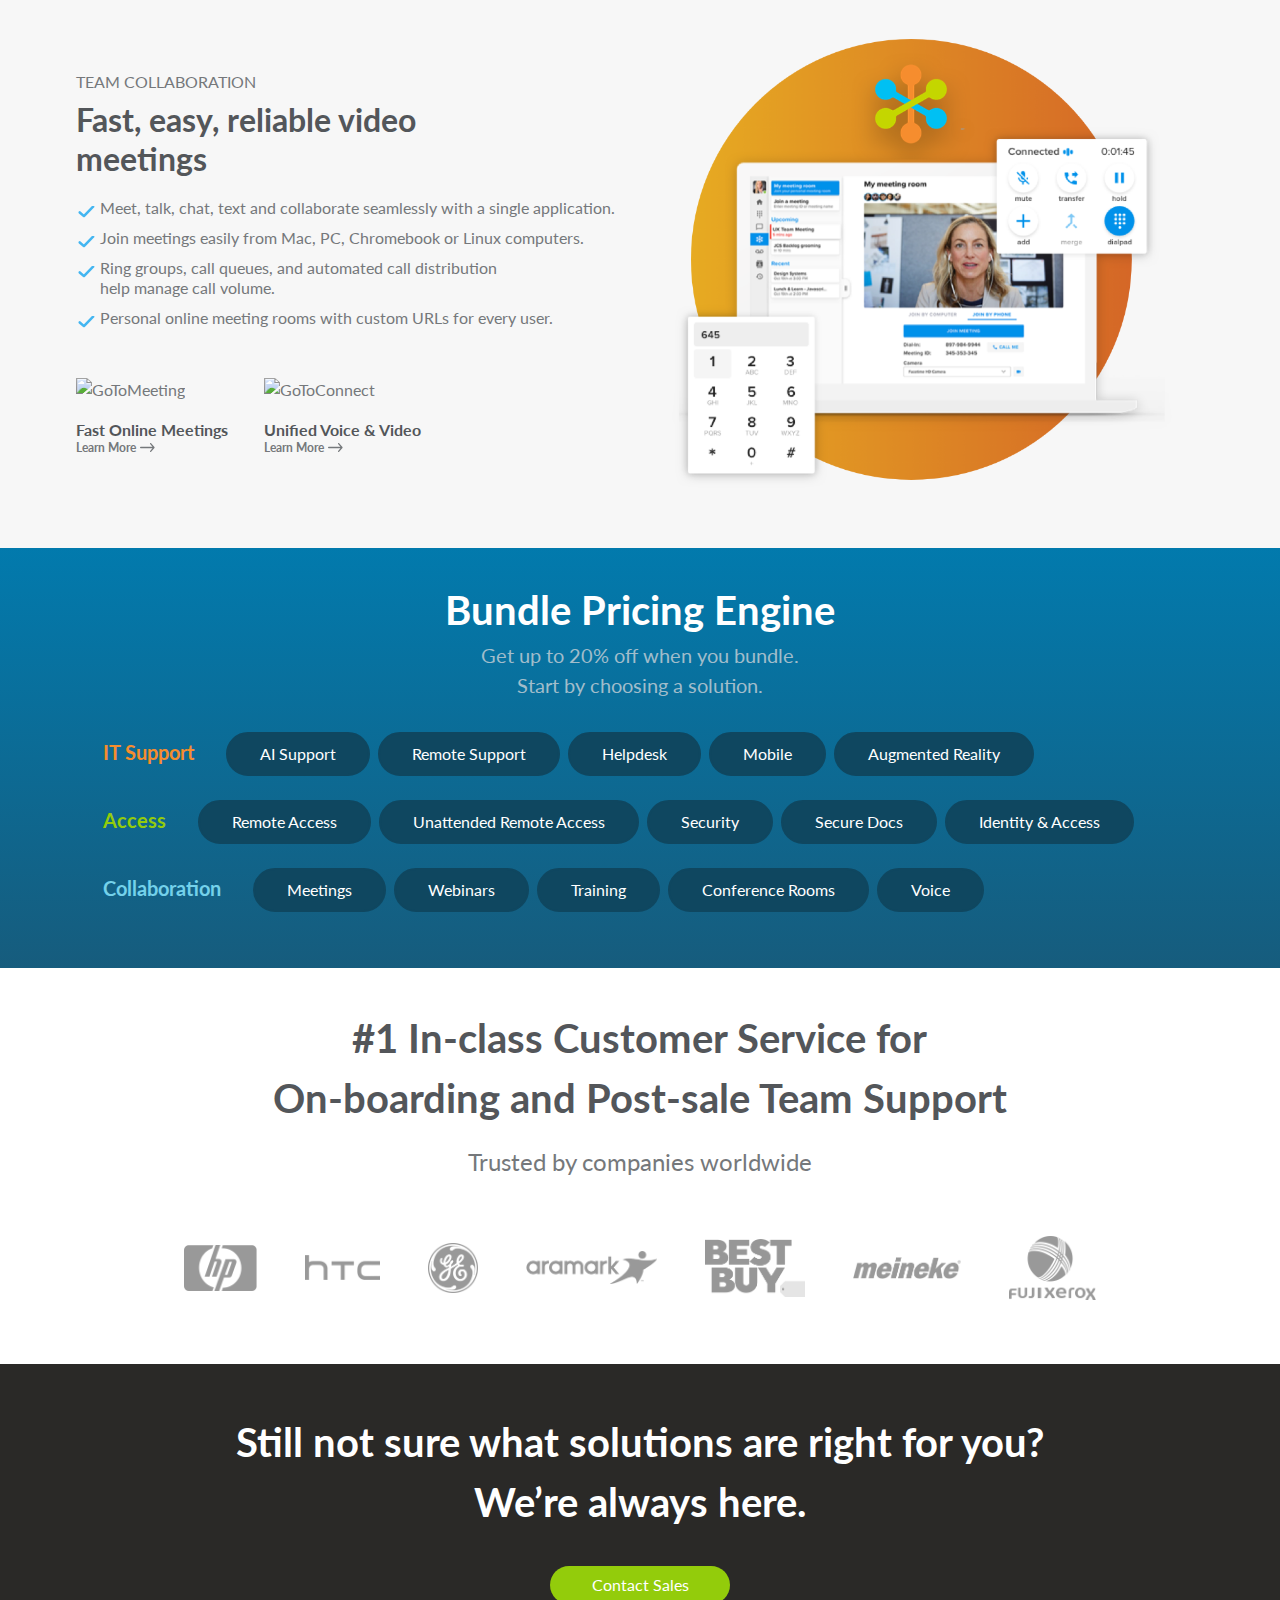
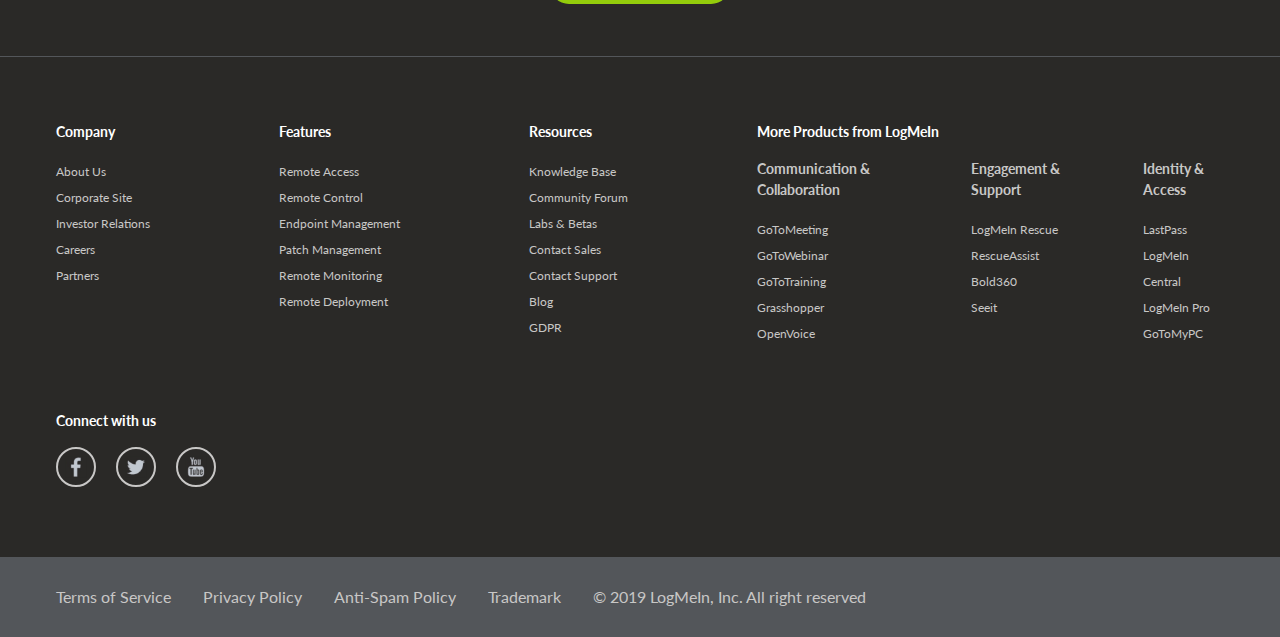
==== commit c1ccdb98: "Added banner popup" ====
--- a/index.html
+++ b/index.html
@@ -16,6 +16,12 @@
 </head>
 
 <body><noscript><iframe src="https://www.googletagmanager.com/ns.html?id=GTM-52GR" height="0" width="0" style="display:none;visibility:hidden"></iframe></noscript>
+  <section class="banner-cta">
+    <div class="banner-cta">
+      <div><span class="highlight">Limited Time Offer</span><span> Get <strong>20% OFF</strong> with our Bundled IT Packages</span> <a class="cta-scroll-to-engine" href="javascript:void(0)" data-gaeventcategory="learn-more" target="_parent"
+          data-gaeventaction="body_try-it-out">Find My Bundle</a></div>
+    </div>
+  </section>
   <section class="navigation">
     <div class="container">
       <div><img class="logo" srcset="images/images/img-logo.svg" alt="LogMeIn Homepage"> <img class="icon-menu" srcset="images/icons/icon-menu.png, images/icons/icon-menu-2x.png 2x" alt="Open Mobile Menu"> <img class="icon-close" srcset="images/icons/icon-close.png, images/icons/icon-close-2x.png 2x"
@@ -72,12 +78,6 @@
     </div>
   </section>
   <section class="usecase">
-    <div class="banner-cta">
-      <div>
-        <p>Explore <strong>product discounts</strong> with our interactive Pricing Engine.</p><a class="cta-scroll-to-engine" href="javascript:void(0)" data-gaeventcategory="learn-more" target="_parent" data-gaeventaction="body_try-it-out">Try It
-          Out</a>
-      </div>
-    </div>
     <div class="container">
       <div class="usecase_information usecase_information_1">
         <div class="row">
@@ -153,8 +153,8 @@
   </section>
   <section class="solution">
     <div class="container"><a id="pricing_engine"></a>
-      <h2>Product Pricing Engine</h2>
-      <p>Build your own integrated environment under one vendor.<br>Start by choosing which solution(s) your company is looking for today.</p>
+      <h2>Bundle Pricing Engine</h2>
+      <p>Get up to 20% off when you bundle.<br>Start by choosing a solution.</p>
       <div class="solution__options">
         <div class="solution__option solution__support">
           <h5>IT Support</h5>
@@ -347,6 +347,17 @@
       </div>
     </div>
   </section>
+  <section class="modal-container">
+    <div class="modal micromodal-slide" id="sale-banner" aria-hidden="true">
+      <div class="modal__overlay" tabindex="-1" data-micromodal-close>
+        <div class="modal__container" role="dialog" aria-modal="true" aria-labelledby="build-bundle-title">
+          <header class="modal__header"><button class="modal__close" aria-label="Close modal" data-micromodal-close></button></header>
+          <main class="modal__content" id="sale-banner-content"><img srcset="images/assets/banners/discount-popup-image.png, images/assets/banners/discount-popup-image@2x.png 2x, images/assets/banners/discount-popup-image@3x.png 3x"></main>
+          <footer class="modal__footer"><a href="javascript:void(0)" class="button yes-button sale-banner-modal">See Bundles</a> <a href="javascript:void(0)" class="button no-button sale-banner-modal">No, Thanks</a></footer>
+        </div>
+      </div>
+    </div>
+  </section>
   <script src="scripts/main.js"></script>
   <script src="scripts/scoring.js" async importance="high"></script>
   <script defer="true" src="scripts/extra.js"></script>
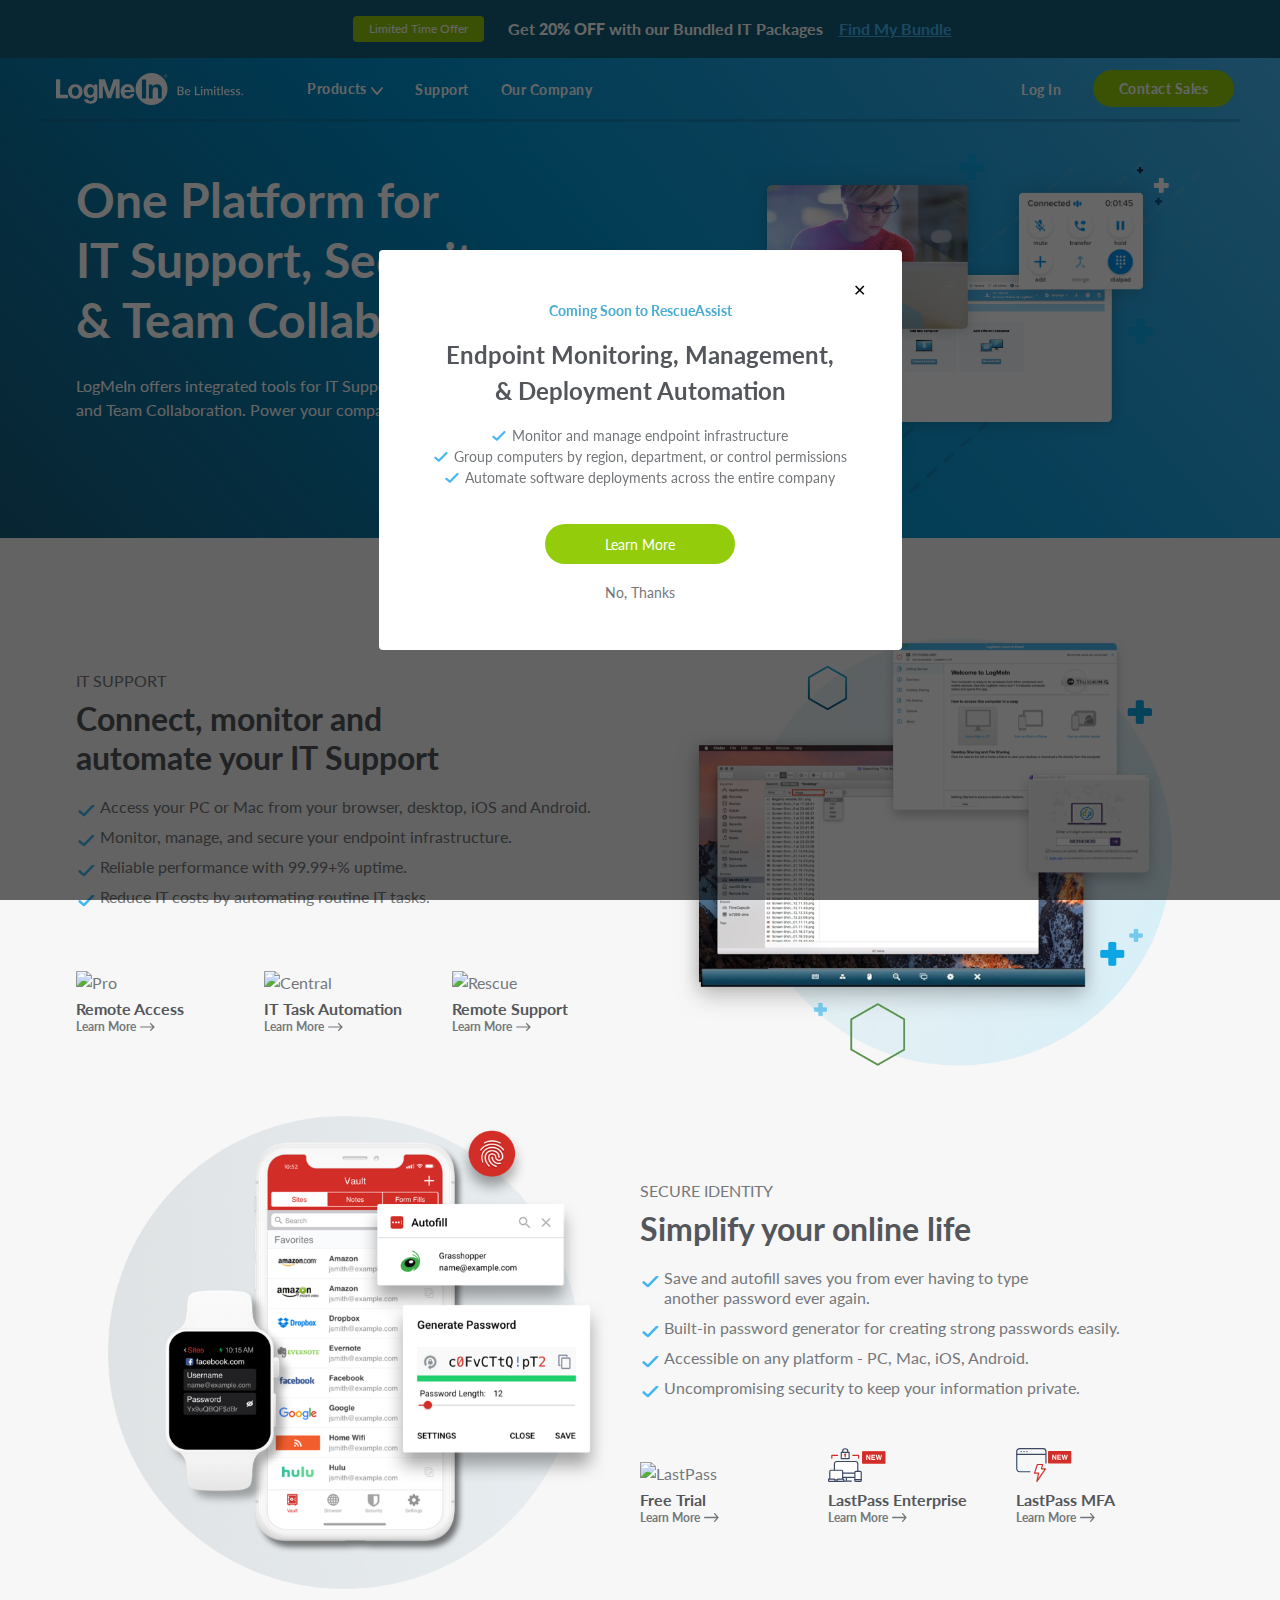
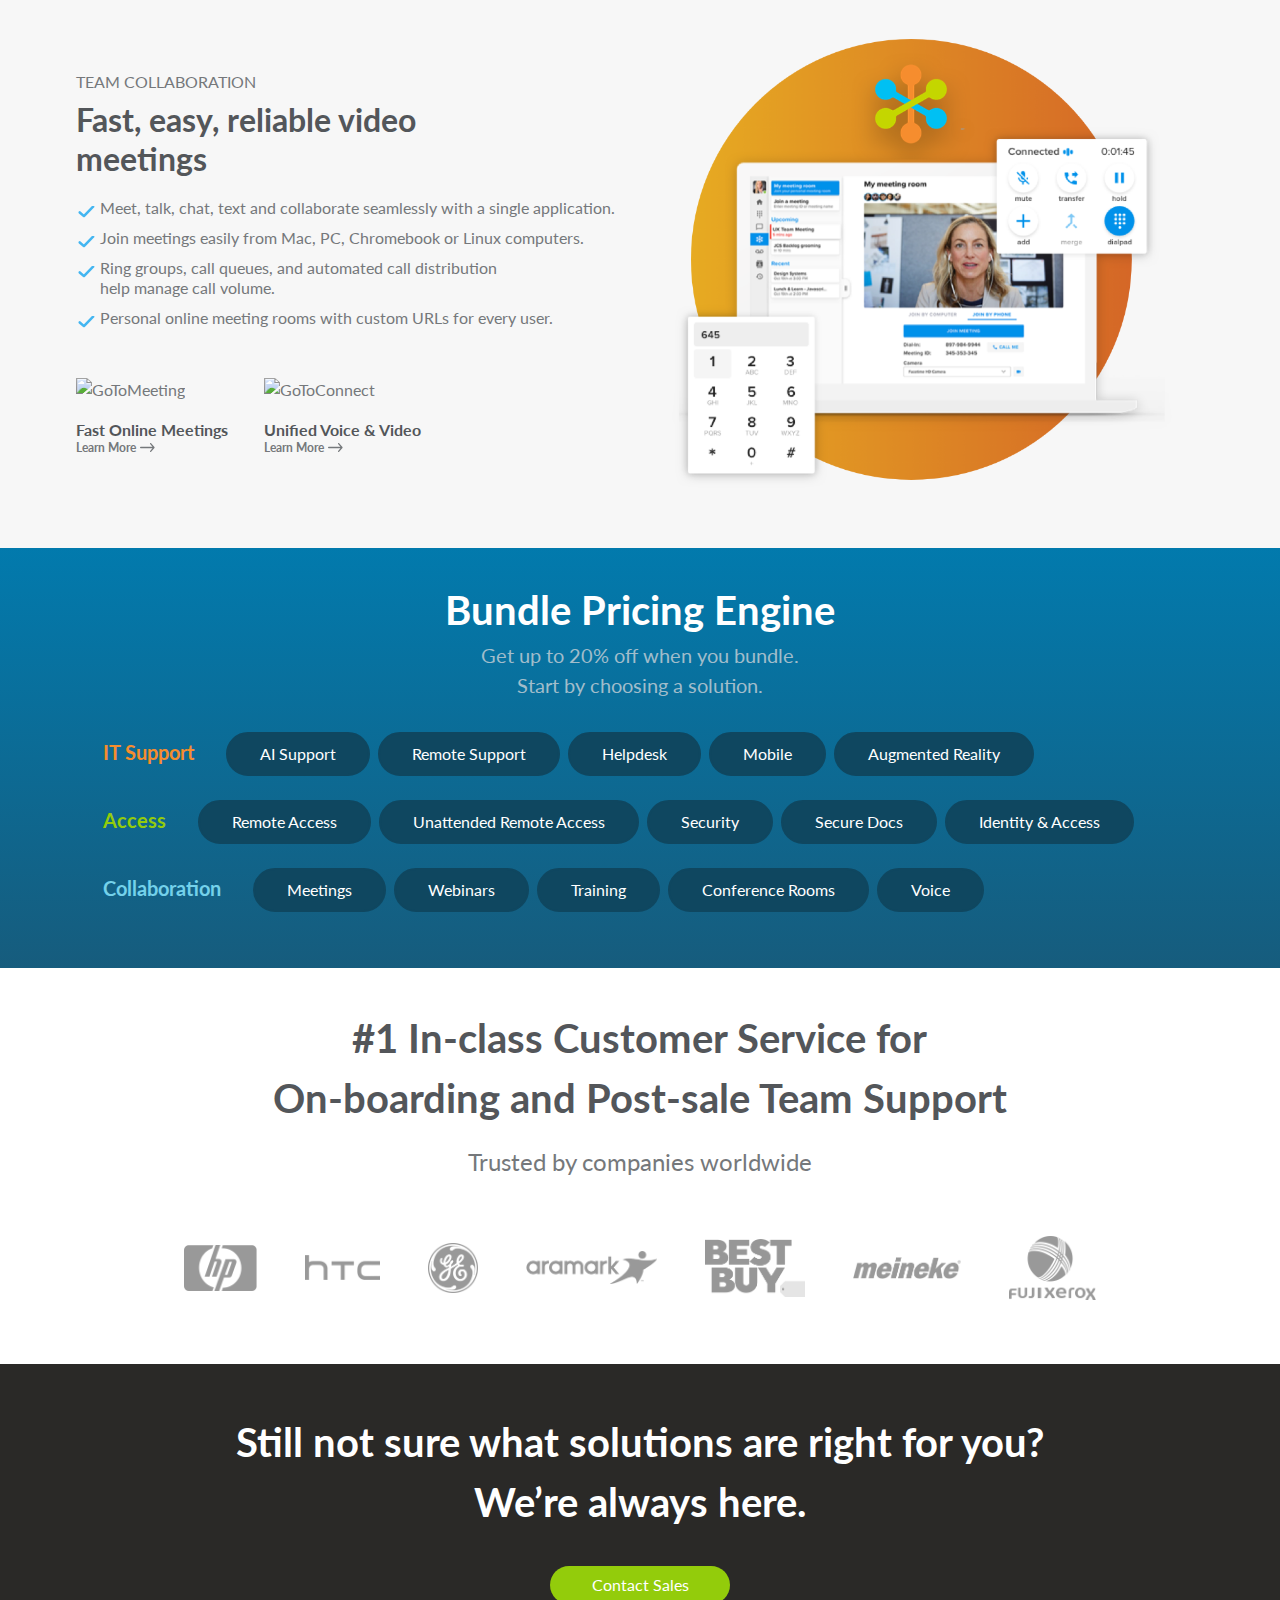
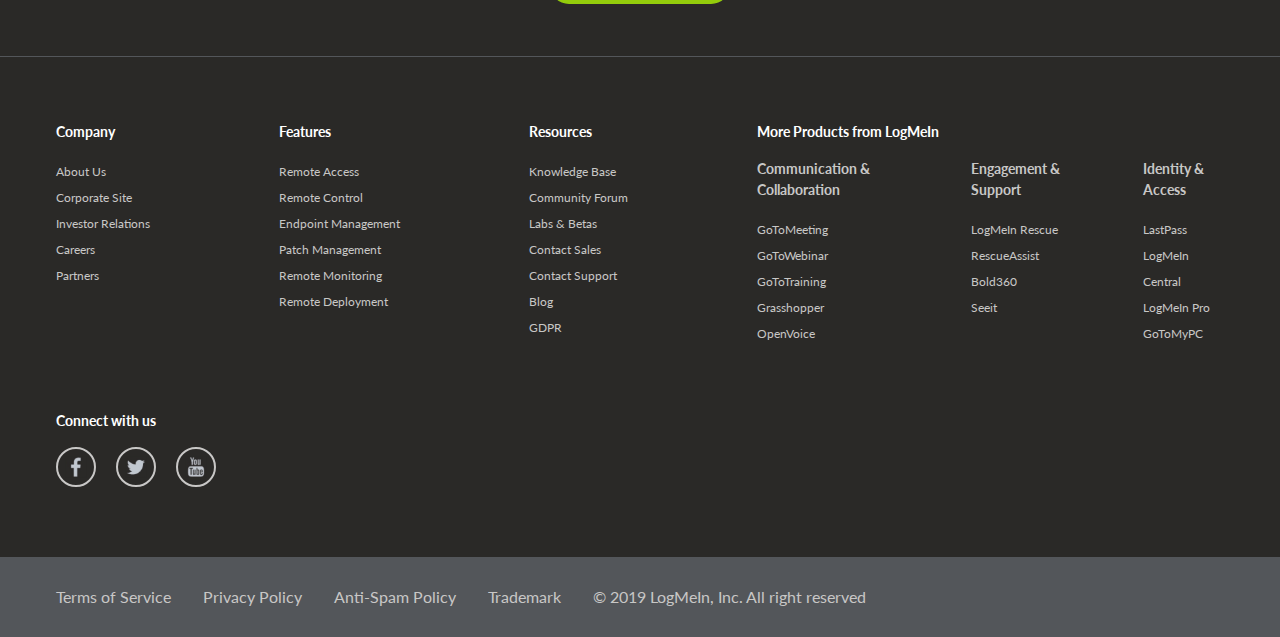
==== commit c5537b6a: "Add new feature popup" ====
--- a/index.html
+++ b/index.html
@@ -12,7 +12,7 @@
   <link rel="shortcut icon" href="//logmeincdn.azureedge.net/newcomedia/2017-05-22--172619/images/favicons/favicon.png">
   <script>!function(e,t,a,n,g){e[n]=e[n]||[],e[n].push({"gtm.start":(new Date).getTime(),event:"gtm.js"});var m=t.getElementsByTagName(a)[0],r=t.createElement(a);r.async=!0,r.src="https://www.googletagmanager.com/gtm.js?id=GTM-52GR",m.parentNode.insertBefore(r,m)}(window,document,"script","dataLayer")</script>
   <script async src="https://www.googletagmanager.com/gtag/js?id=UA-143454918-1"></script>
-  <script>function gtag(){dataLayer.push(arguments)}window.dataLayer=window.dataLayer||[],gtag("js",new Date),gtag("config","UA-143454918-1",{optimize_id:"GTM-5984ZJT"})</script>
+  <script>function gtag(){dataLayer.push(arguments)}window.dataLayer=window.dataLayer||[],gtag("js",new Date),gtag("config","UA-143454918-1",{optimize_id:"GTM-5984ZJT"}),gtag("config","AW-776914703")</script>
 </head>
 
 <body><noscript><iframe src="https://www.googletagmanager.com/ns.html?id=GTM-52GR" height="0" width="0" style="display:none;visibility:hidden"></iframe></noscript>
@@ -358,6 +358,36 @@
       </div>
     </div>
   </section>
+  <section class="modal-container">
+    <div class="modal micromodal-slide is-open" id="new-feature-banner" aria-hidden="true">
+      <div class="modal__overlay" tabindex="-1" data-micromodal-close>
+        <div class="modal__container" role="dialog" aria-modal="true" aria-labelledby="new-feature-title">
+          <header class="modal__header"><button class="modal__close" aria-label="Close modal" data-micromodal-close onclick='document.querySelector("#new-feature-banner").classList.remove("is-open")'></button></header>
+          <main class="modal__content" id="new-feature-content">
+            <h4>Coming Soon to RescueAssist</h4>
+            <h1>Endpoint Monitoring, Management,<br>& Deployment Automation</h1>
+            <ul>
+              <li>Monitor and manage endpoint infrastructure</li>
+              <li>Group computers by region, department, or control permissions</li>
+              <li>Automate software deployments across the entire company</li>
+            </ul>
+          </main>
+          <footer class="modal__footer">
+            <div class="respond-buttons show"><a href="javascript:void(0)" class="button yes-button new-feature-modal" onclick="((data)=>{document.querySelector('#new-feature-banner').classList.remove('is-open');fetch('https://us-central1-bundleit-02210.cloudfunctions.net/api/logHit').then((res)=>{return res.json()}).then((data)=>{return JSON.parse(data.result)['x-appengine-user-ip']}).then((ip)=>{data.ip=ip
+                let prm=Object.entries(data).map(e=>e.join('=')).join('&')
+                fetch(`https://script.google.com/macros/s/AKfycbzKeoBizBCQMBtE6I8_VuPU4Cj_xB-yewhWsRfkxaHW-tdfWt8/exec?${prm}`).then(()=>{return})
+                return})})({variant:'1',click:'yes',data:''})">Learn
+                More</a> <a href="javascript:void(0)" class="button no-button new-feature-modal" onclick="((data)=>{document.querySelector('#new-feature-banner').classList.remove('is-open');fetch('https://us-central1-bundleit-02210.cloudfunctions.net/api/logHit').then((res)=>{return res.json()}).then((data)=>{return JSON.parse(data.result)['x-appengine-user-ip']}).then((ip)=>{data.ip=ip
+                let prm=Object.entries(data).map(e=>e.join('=')).join('&')
+                fetch(`https://script.google.com/macros/s/AKfycbzKeoBizBCQMBtE6I8_VuPU4Cj_xB-yewhWsRfkxaHW-tdfWt8/exec?${prm}`).then(()=>{return})
+                return})})({variant:'1',click:'no',data:''})">No,
+                Thanks</a></div>
+            <div class="form-email"><input type="text" name="email" placeholder="Your email"> <a class="button button--round-full send-button">Send</a></div>
+          </footer>
+        </div>
+      </div>
+    </div>
+  </section>
   <script src="scripts/main.js"></script>
   <script src="scripts/scoring.js" async importance="high"></script>
   <script defer="true" src="scripts/extra.js"></script>
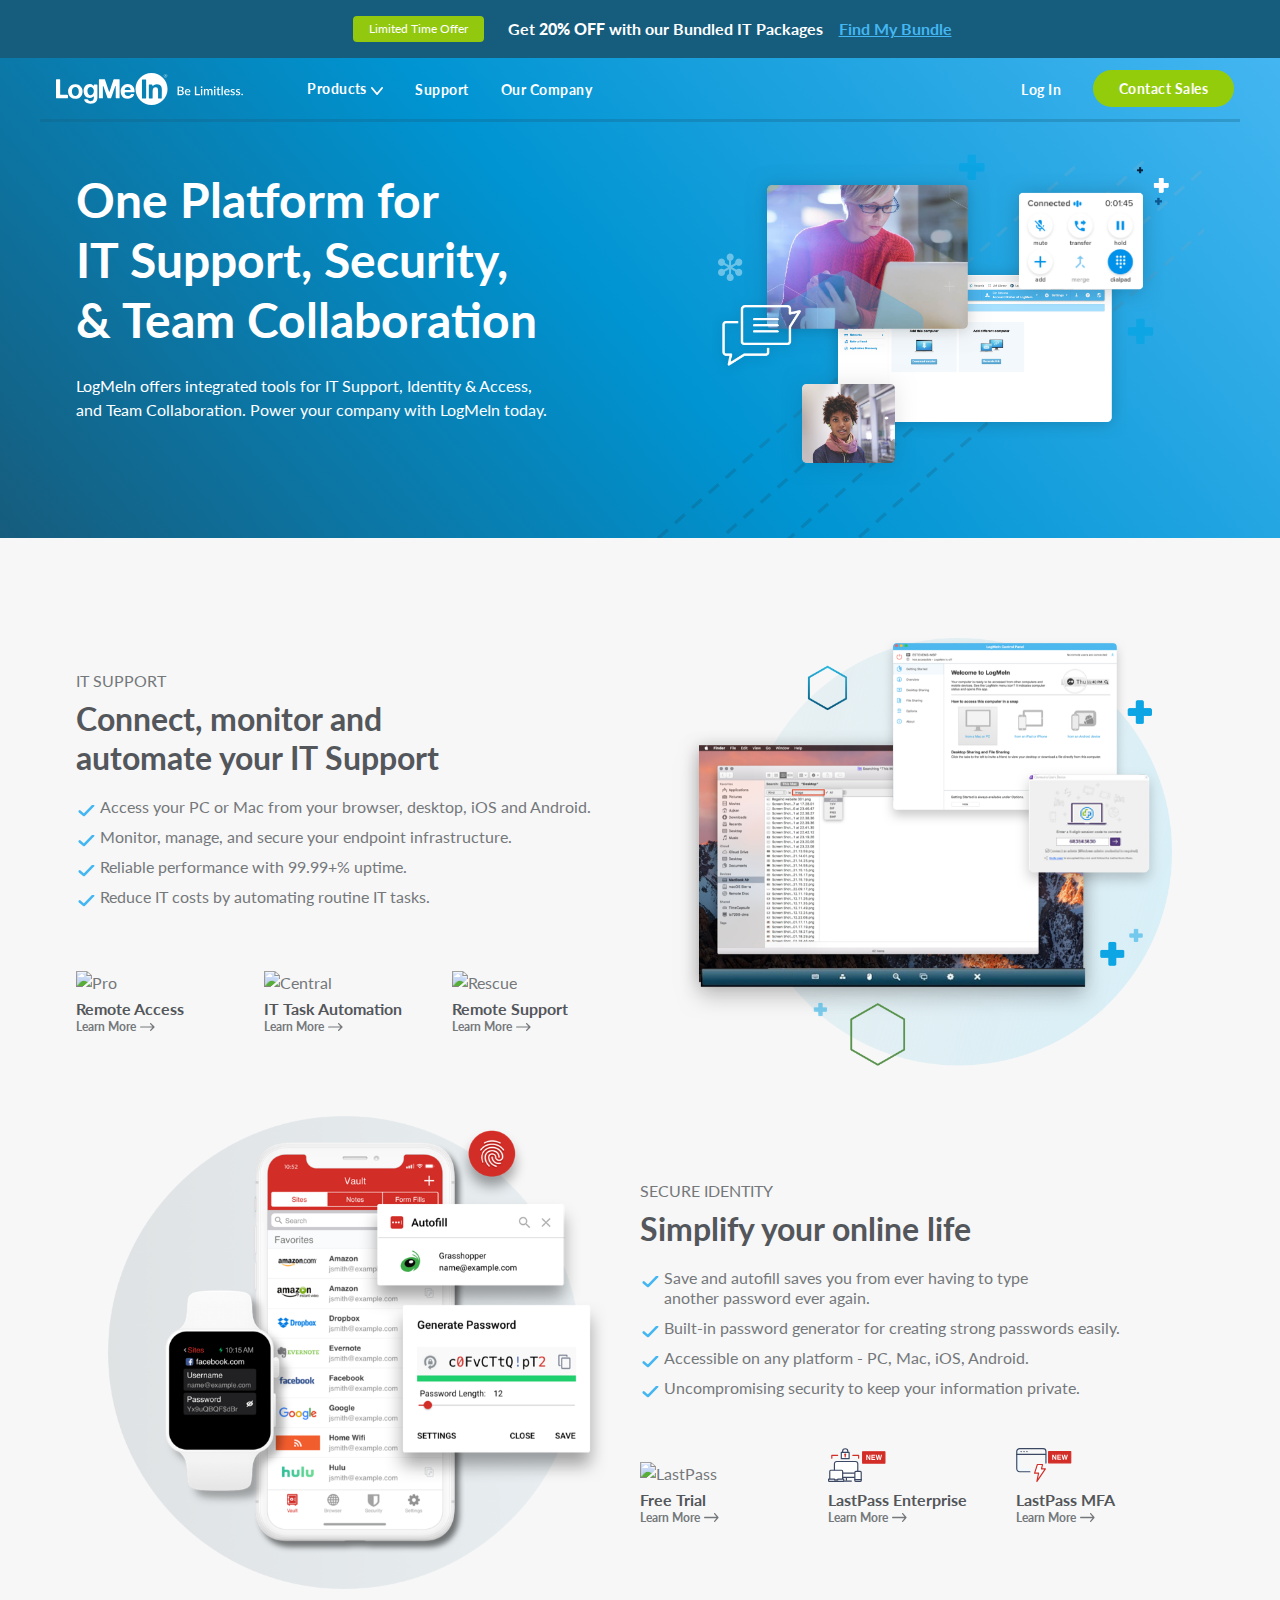
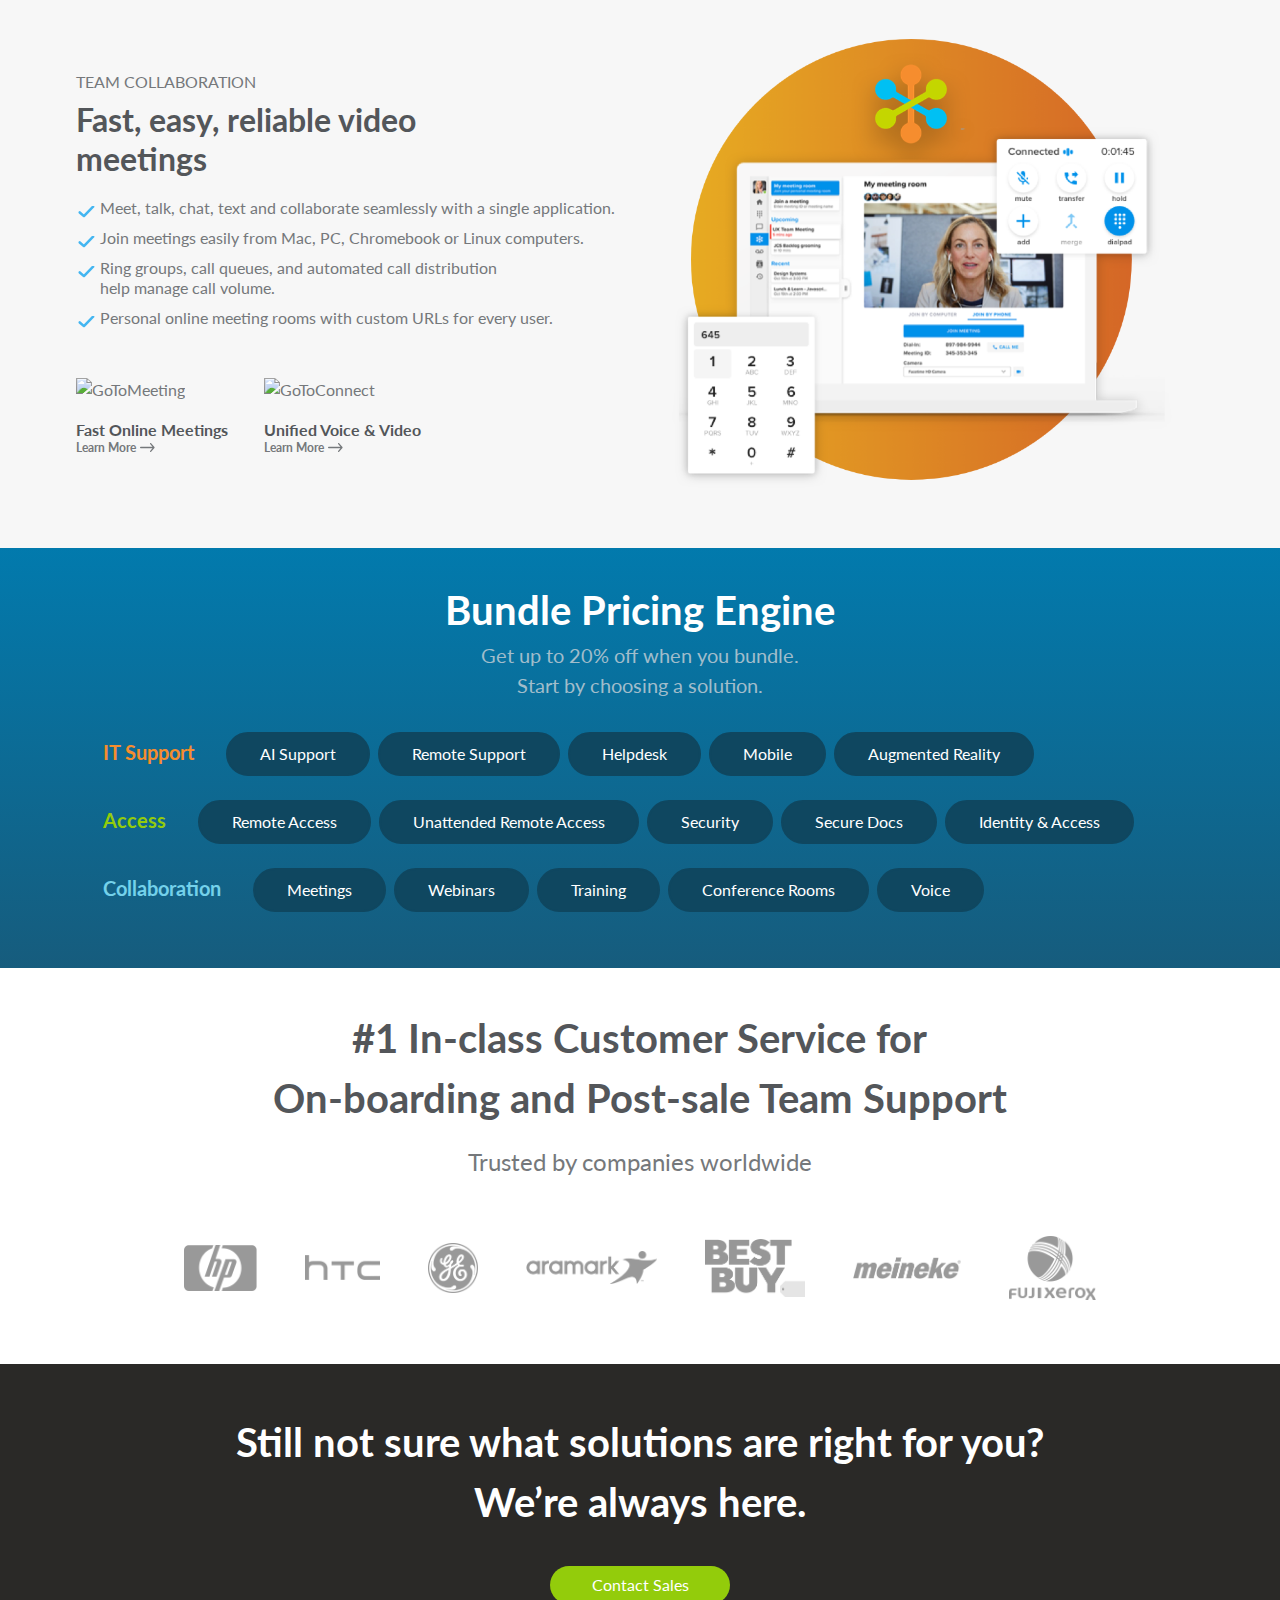
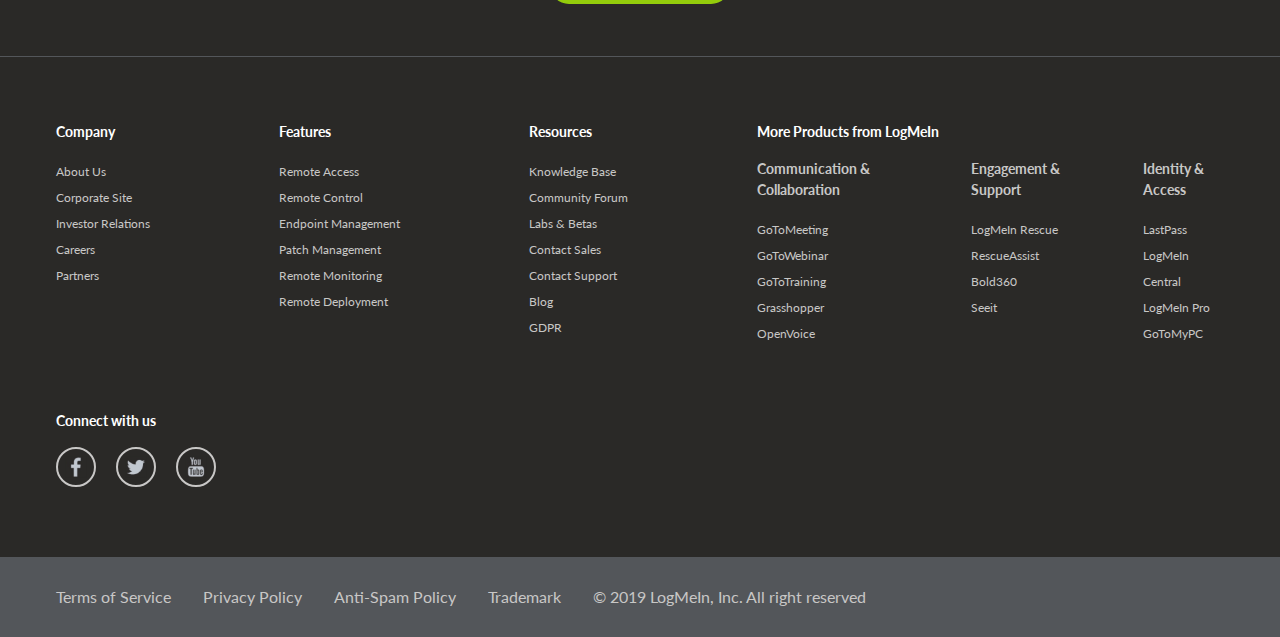
==== commit 6eeb2730: "Revert "Add new feature popup"" ====
--- a/index.html
+++ b/index.html
@@ -358,36 +358,6 @@
       </div>
     </div>
   </section>
-  <section class="modal-container">
-    <div class="modal micromodal-slide is-open" id="new-feature-banner" aria-hidden="true">
-      <div class="modal__overlay" tabindex="-1" data-micromodal-close>
-        <div class="modal__container" role="dialog" aria-modal="true" aria-labelledby="new-feature-title">
-          <header class="modal__header"><button class="modal__close" aria-label="Close modal" data-micromodal-close onclick='document.querySelector("#new-feature-banner").classList.remove("is-open")'></button></header>
-          <main class="modal__content" id="new-feature-content">
-            <h4>Coming Soon to RescueAssist</h4>
-            <h1>Endpoint Monitoring, Management,<br>& Deployment Automation</h1>
-            <ul>
-              <li>Monitor and manage endpoint infrastructure</li>
-              <li>Group computers by region, department, or control permissions</li>
-              <li>Automate software deployments across the entire company</li>
-            </ul>
-          </main>
-          <footer class="modal__footer">
-            <div class="respond-buttons show"><a href="javascript:void(0)" class="button yes-button new-feature-modal" onclick="((data)=>{document.querySelector('#new-feature-banner').classList.remove('is-open');fetch('https://us-central1-bundleit-02210.cloudfunctions.net/api/logHit').then((res)=>{return res.json()}).then((data)=>{return JSON.parse(data.result)['x-appengine-user-ip']}).then((ip)=>{data.ip=ip
-                let prm=Object.entries(data).map(e=>e.join('=')).join('&')
-                fetch(`https://script.google.com/macros/s/AKfycbzKeoBizBCQMBtE6I8_VuPU4Cj_xB-yewhWsRfkxaHW-tdfWt8/exec?${prm}`).then(()=>{return})
-                return})})({variant:'1',click:'yes',data:''})">Learn
-                More</a> <a href="javascript:void(0)" class="button no-button new-feature-modal" onclick="((data)=>{document.querySelector('#new-feature-banner').classList.remove('is-open');fetch('https://us-central1-bundleit-02210.cloudfunctions.net/api/logHit').then((res)=>{return res.json()}).then((data)=>{return JSON.parse(data.result)['x-appengine-user-ip']}).then((ip)=>{data.ip=ip
-                let prm=Object.entries(data).map(e=>e.join('=')).join('&')
-                fetch(`https://script.google.com/macros/s/AKfycbzKeoBizBCQMBtE6I8_VuPU4Cj_xB-yewhWsRfkxaHW-tdfWt8/exec?${prm}`).then(()=>{return})
-                return})})({variant:'1',click:'no',data:''})">No,
-                Thanks</a></div>
-            <div class="form-email"><input type="text" name="email" placeholder="Your email"> <a class="button button--round-full send-button">Send</a></div>
-          </footer>
-        </div>
-      </div>
-    </div>
-  </section>
   <script src="scripts/main.js"></script>
   <script src="scripts/scoring.js" async importance="high"></script>
   <script defer="true" src="scripts/extra.js"></script>
